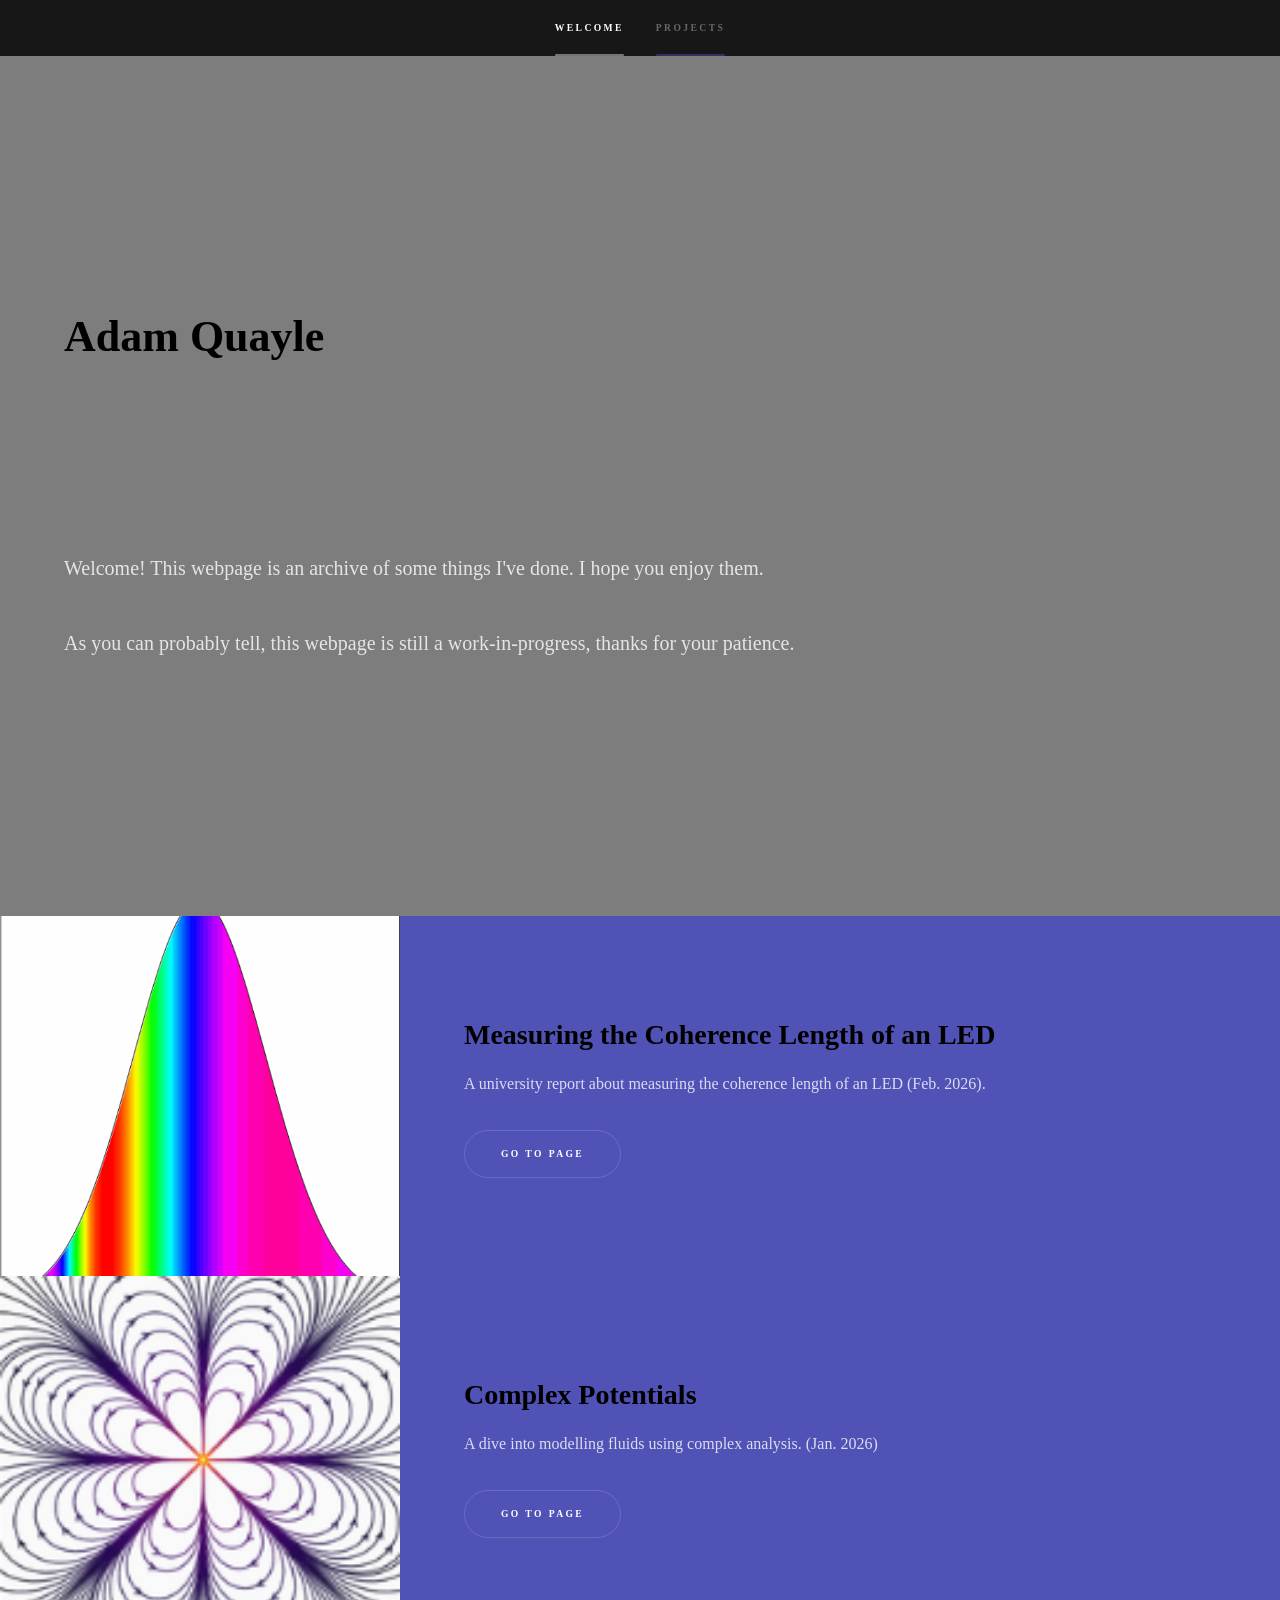
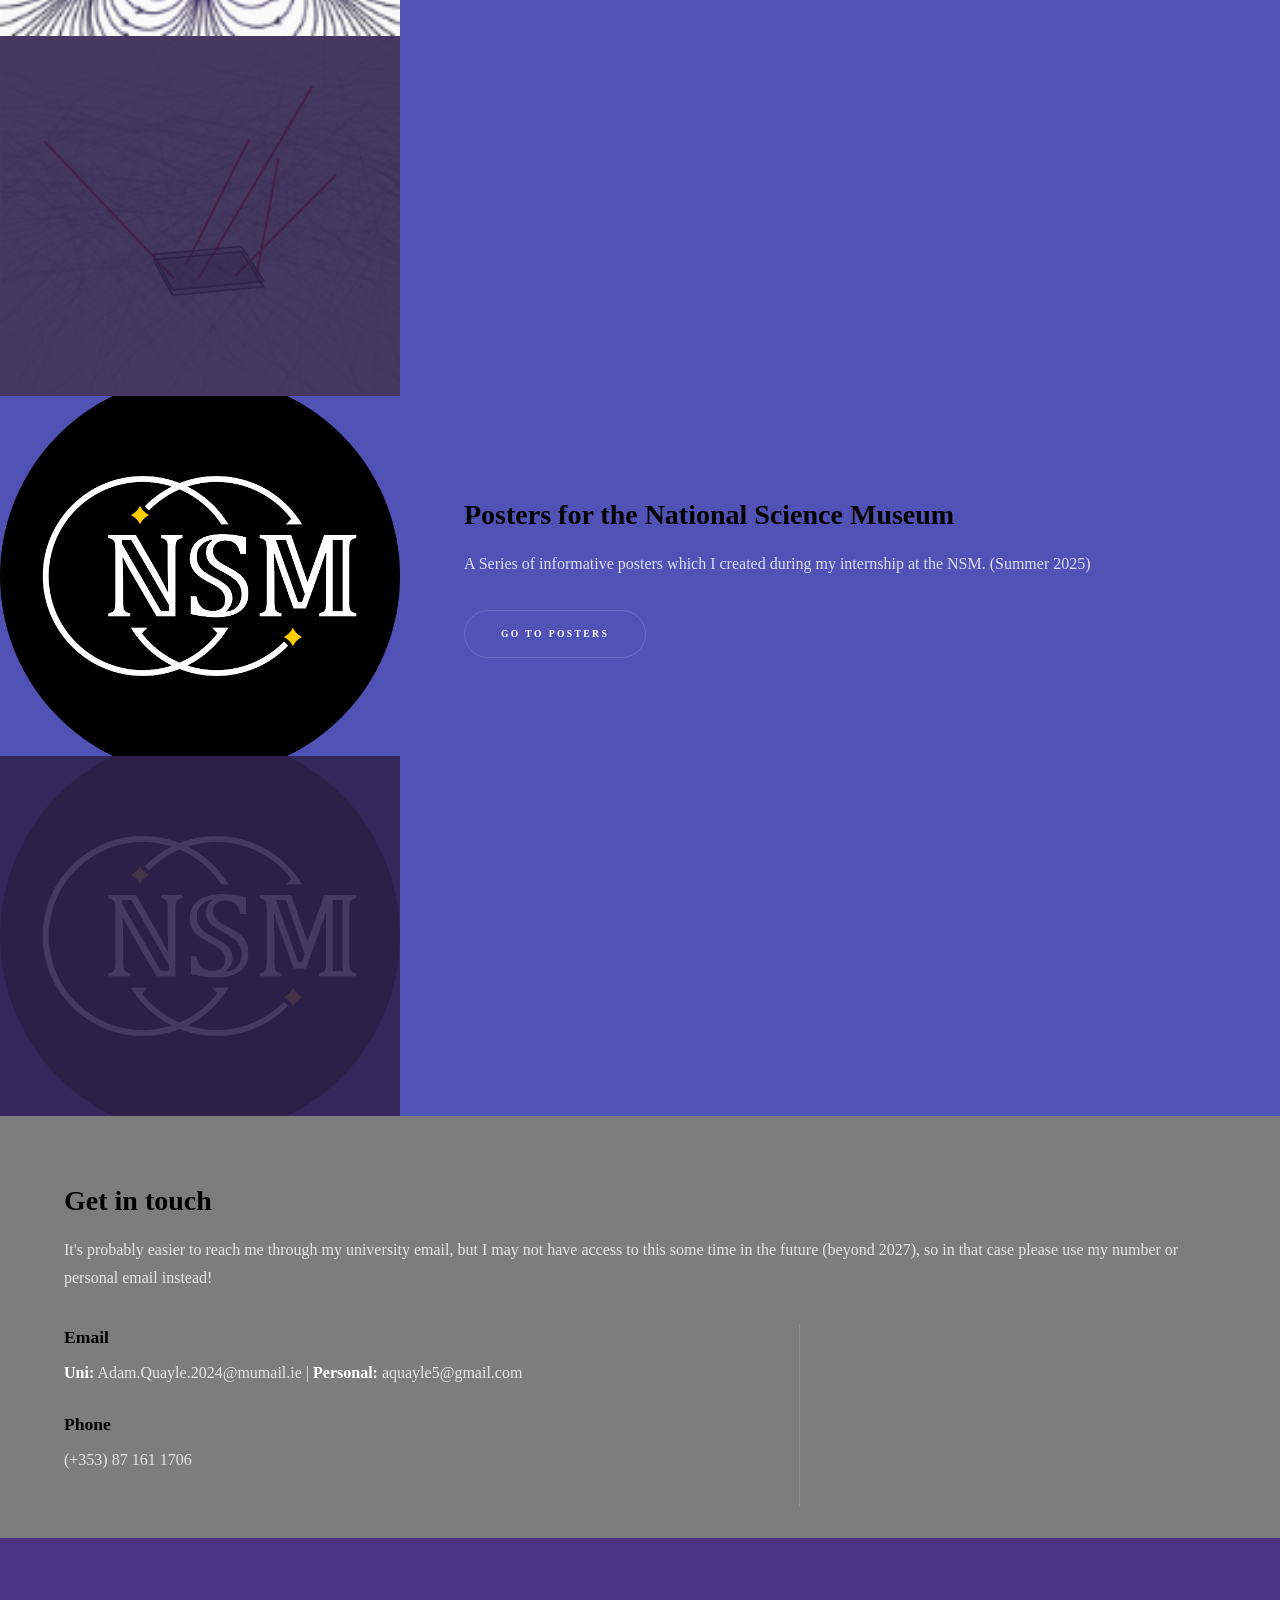
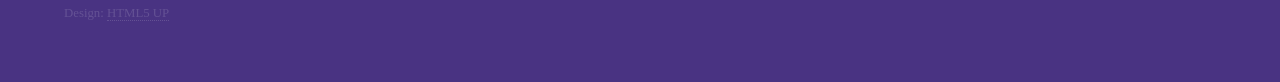
==== index.html @ 136694a0 "Update index.html" ====
<!DOCTYPE HTML>
<!--
	Hyperspace by HTML5 UP
	html5up.net | @ajlkn
	Free for personal and commercial use under the CCA 3.0 license (html5up.net/license)
-->
<html>
	<head>
		<title>The Quayle Nest</title>
		<meta charset="utf-8" />
		<meta name="viewport" content="width=device-width, initial-scale=1, user-scalable=yes" />
		<link rel="stylesheet" href="assets/css/main.css" />
		<noscript><link rel="stylesheet" href="assets/css/noscript.css" /></noscript>
	</head>
	<body class="is-preload">

		<!-- Sidebar -->
			<section id="sidebar">
				<div class="inner">
					<nav>
						<ul>
							<li><a href="#intro">Welcome</a></li>
							<li><a href="#one">Projects</a></li>
						</ul>
					</nav>
				</div>
			</section>

		<!-- Wrapper -->
			<div id="wrapper">
				<!-- Intro -->
					<section id="intro" class="wrapper style1 fullscreen fade-up">
						<div class="inner">

							<h1>Adam Quayle</h1>
							<video autoplay loop muted play-inline class="back-video">
								<source src="assets\css\videos\VID-20260118-WA0010.mp4", type="video/mp4">
							</video> 
							<p>Welcome! This webpage is an archive of some things I've done. I hope you enjoy them.</p>
							<p>As you can probably tell, this webpage is still a work-in-progress, thanks for your patience.</p>
						</div>
					</section>


				
				<!-- One -->
					<section id="one" class="wrapper style2 spotlights">
						<section>
							<a href="#" class="image"><img src="images/Coherence_Thumbnail.png" alt="" data-position="center center" /></a>
							<div class="content">
								<div class="inner">
									<h2>Measuring the Coherence Length of an LED</h2>
									<p>A university report about measuring the coherence length of an LED (Feb. 2026).</p>
									<ul class="actions">
										<li><a href="Coherence Length of an LED.pdf" class="button">Go to Page</a></li>
									</ul>
								</div>
							</div>
						</section>
					</section>
				
				<!-- Two -->
					<section id="one" class="wrapper style2 spotlights">
						<section>
							<a href="#" class="image"><img src="images/Complex_Pots_Thumbnail.png" alt="" data-position="center center" /></a>
							<div class="content">
								<div class="inner">
									<h2>Complex Potentials</h2>
									<p>A dive into modelling fluids using complex analysis. (Jan. 2026)</p>
									<ul class="actions">
										<li><a href="complexpots.html" class="button">Go to Page</a></li>
									</ul>
								</div>
							</div>
						</section>
					</section>
				
				<!-- Three -->
					<section id="one" class="wrapper style2 spotlights">
						<section>
							<a href="#" class="image"><img src="ScintSim.png" alt="" data-position="center center" /></a>
							<div class="content">
								<div class="inner">
									<h2>Zenithal Distribution of Cosmic Rays</h2>
									<p>A university report about measuring cosmic rays (Dec. 2025)</p>
									<ul class="actions">
										<li><a href="Formal_Report_Y3_S1-2-3.pdf" class="button">Go to Report</a></li>
									</ul>
								</div>
							</div>
						</section>
					</section>
				
				<!-- Four -->
					<section id="one" class="wrapper style2 spotlights">
						<section>
							<a href="#" class="image"><img src="images/logo_1.png" alt="" data-position="center center" /></a>
							<div class="content">
								<div class="inner">
									<h2>Posters for the National Science Museum</h2>
									<p>A Series of informative posters which I created during my internship at the NSM. (Summer 2025)</p>
									<ul class="actions">
										<li><a href="Science_Museum_Posters.pdf" class="button">Go to Posters</a></li>
									</ul>
								</div>
							</div>
						</section>
					</section>

					<!-- Five -->
					<section id="one" class="wrapper style2 spotlights">
						<section>
							<a href="#" class="image"><img src="images/logo_1.png" alt="" data-position="center center" /></a>
							<div class="content">
								<div class="inner">
									<h2>Posters for INAM 2026</h2>
									<p>A poster which I presented detailing a new particle-tracing model which can explain anomalous proton depletions near Callisto. It won a Best Poster prize at the Irish National Astronomy Meeting. (2026)</p>
									<ul class="actions">
										<li><a href="Science_Museum_Posters.pdf" class="button">Go to Posters</a></li>
									</ul>
								</div>
							</div>
						</section>
					</section>
				
				<!-- Six -->
					<section id="three" class="wrapper style1 fade-up">
						<div class="inner">
							<h2>Get in touch</h2>
							<p>It's probably easier to reach me through my university email, but I may not have access to this some time in the future (beyond 2027), so in that case please use my number or personal email instead!</p>
							<div class="split style1">
								<section>
									<ul class="contact">
										<li>
											<h3>Email</h3>
											<b>Uni:</b> Adam.Quayle.2024@mumail.ie | <b>Personal:</b> aquayle5@gmail.com
										</li>
										<li>
											<h3>Phone</h3>
											<span>(+353) 87 161 1706</span>
										</li>
									</ul>
								</section>
							</div>
						</div>
					</section>

			</div>

		<!-- Footer -->
			<footer id="footer" class="wrapper style1-alt">
				<div class="inner">
					<ul class="menu">
						Design: <a href="http://html5up.net">HTML5 UP</a></li>
					</ul>
				</div>
			</footer>

		<!-- Scripts -->
			<script src="assets/js/jquery.min.js"></script>
			<script src="assets/js/jquery.scrollex.min.js"></script>
			<script src="assets/js/jquery.scrolly.min.js"></script>
			<script src="assets/js/browser.min.js"></script>
			<script src="assets/js/breakpoints.min.js"></script>
			<script src="assets/js/util.js"></script>
			<script src="assets/js/main.js"></script>

	</body>

</html>
---- assets/css/main.css ----
@import url(fontawesome-all.min.css);

/*
	Hyperspace by HTML5 UP
	html5up.net | @ajlkn
	Free for personal and commercial use under the CCA 3.0 license (html5up.net/license)
*/

html, body, div, span, applet, object,
iframe, h1, h2, h3, h4, h5, h6, p, blockquote,
pre, a, abbr, acronym, address, big, cite,
code, del, dfn, em, img, ins, kbd, q, s, samp,
small, strike, strong, sub, sup, tt, var, b,
u, i, center, dl, dt, dd, ol, ul, li, fieldset,
form, label, legend, table, caption, tbody,
tfoot, thead, tr, th, td, article, aside,
canvas, details, embed, figure, figcaption,
footer, header, hgroup, menu, nav, output, ruby,
section, summary, time, mark, audio, video {
	margin: 0;
	padding: 0;
	border: 0;
	font-size: 100%;
	font: inherit;
	vertical-align: baseline;}

article, aside, details, figcaption, figure,
footer, header, hgroup, menu, nav, section {
	display: block;}

body {
	line-height: 1;
}

ol, ul {
	list-style: none;
}

blockquote, q {
	quotes: none;
}

	blockquote:before, blockquote:after, q:before, q:after {
		content: '';
		content: none;
	}

table {
	border-collapse: collapse;
	border-spacing: 0;
}

body {
	-webkit-text-size-adjust: none;
}

mark {
	background-color: transparent;
	color: inherit;
}

input::-moz-focus-inner {
	border: 0;
	padding: 0;
}

input, select, textarea {
	-moz-appearance: none;
	-webkit-appearance: none;
	-ms-appearance: none;
	appearance: none;
}

/* Basic */

	@-ms-viewport {
		width: device-width;
	}

	body {
		-ms-overflow-style: scrollbar;
	}

	@media screen and (max-width: 480px) {

		html, body {
			min-width: 320px;
		}

	}

	html {
		box-sizing: border-box;
	}

	*, *:before, *:after {
		box-sizing: inherit;
	}

	body {
		background: #fffdd0;
	}

		body.is-preload *, body.is-preload *:before, body.is-preload *:after {
			-moz-animation: none !important;
			-webkit-animation: none !important;
			-ms-animation: none !important;
			animation: none !important;
			-moz-transition: none !important;
			-webkit-transition: none !important;
			-ms-transition: none !important;
			transition: none !important;
		}

/* Type */

	body, input, select, textarea {
		color: rgba(255, 255, 255, 0.8);
		font-family: Cambria;
		font-size: 12pt;
		font-weight: normal;
		line-height: 1.75;
	}

		@media screen and (max-width: 1680px) {

			body, input, select, textarea {
				font-size: 13pt;
			}

		}

		@media screen and (max-width: 1280px) {

			body, input, select, textarea {
				font-size: 12pt;
			}

		}

		@media screen and (max-width: 360px) {

			body, input, select, textarea {
				font-size: 11pt;
			}

		}

	a {
		-moz-transition: color 0.2s ease, border-bottom-color 0.2s ease;
		-webkit-transition: color 0.2s ease, border-bottom-color 0.2s ease;
		-ms-transition: color 0.2s ease, border-bottom-color 0.2s ease;
		transition: color 0.2s ease, border-bottom-color 0.2s ease;
		border-bottom: dotted 1px rgba(255, 255, 255, 0.35);
		color: inherit;
		text-decoration: none;
	}

		a:hover {
			border-bottom-color: transparent;
			color: #ffffff;
		}

	strong, b {
		color: #ffffff;
		font-weight: bold;
	}

	em, i {
		font-style: italic;
	}

	p {
		margin: 0 0 2em 0;
	}

	h1, h2, h3, h4, h5, h6 {
		color: #000000;
		font-weight: bold;
		line-height: 1.5;
		margin: 0 0 0.5em 0;
	}

		h1 a, h2 a, h3 a, h4 a, h5 a, h6 a {
			color: inherit;
			text-decoration: none;
		}

	h1 {
		font-size: 2.75em;
	}

		h1.major {
			margin: 0 0 1.3em 0;
			position: relative;
			padding-bottom: 0.35em;
		}

			h1.major:after {
				background-image: -moz-linear-gradient(to right, #7d7d7d, #757575);
				background-image: -webkit-linear-gradient(to right, #7d7d7d, #757575);
				background-image: -ms-linear-gradient(to right, #7d7d7d, #757575);
				background-image: linear-gradient(to right, #7d7d7d, #757575);
				-moz-transition: max-width 0.2s ease;
				-webkit-transition: max-width 0.2s ease;
				-ms-transition: max-width 0.2s ease;
				transition: max-width 0.2s ease;
				border-radius: 0.2em;
				bottom: 0;
				content: '';
				height: 0.05em;
				position: absolute;
				right: 0;
				width: 100%;
			}

	h2 {
		font-size: 1.75em;
	}

	h3 {
		font-size: 1.1em;
	}

	h4 {
		font-size: 1em;
	}

	h5 {
		font-size: 0.8em;
	}

	h6 {
		font-size: 0.6em;
	}

	@media screen and (max-width: 736px) {

		h1 {
			font-size: 2em;
		}

		h2 {
			font-size: 1.25em;
		}

		h3 {
			font-size: 1em;
		}

		h4 {
			font-size: 0.8em;
		}

		h5 {
			font-size: 0.6em;
		}

		h6 {
			font-size: 0.6em;
		}

	}

	sub {
		font-size: 0.8em;
		position: relative;
		top: 0.5em;
	}

	sup {
		font-size: 0.8em;
		position: relative;
		top: -0.5em;
	}

	blockquote {
		border-left: solid 4px rgba(255, 255, 255, 0.15);
		font-style: italic;
		margin: 0 0 2em 0;
		padding: 0.5em 0 0.5em 2em;
	}

	code {
		background: rgba(255, 255, 255, 0.05);
		border-radius: 0.25em;
		border: solid 1px rgba(255, 255, 255, 0.15);
		font-family: "Courier New", monospace;
		font-size: 0.9em;
		margin: 0 0.25em;
		padding: 0.25em 0.65em;
	}

	pre {
		-webkit-overflow-scrolling: touch;
		font-family: "Courier New", monospace;
		font-size: 0.9em;
		margin: 0 0 2em 0;
	}

		pre code {
			display: block;
			line-height: 1.75em;
			padding: 1em 1.5em;
			overflow-x: auto;
		}

	hr {
		border: 0;
		border-bottom: solid 1px rgba(255, 255, 255, 0.15);
		margin: 2em 0;
	}

		hr.major {
			margin: 3em 0;
		}

	.align-left {
		text-align: left;
	}

	.align-center {
		text-align: center;
	}

	.align-right {
		text-align: right;
	}

/* Row */

	.row {
		display: flex;
		flex-wrap: wrap;
		box-sizing: border-box;
		align-items: stretch;
	}

		.row > * {
			box-sizing: border-box;
		}

		.row.gtr-uniform > * > :last-child {
			margin-bottom: 0;
		}

		.row.aln-left {
			justify-content: flex-start;
		}

		.row.aln-center {
			justify-content: center;
		}

		.row.aln-right {
			justify-content: flex-end;
		}

		.row.aln-top {
			align-items: flex-start;
		}

		.row.aln-middle {
			align-items: center;
		}

		.row.aln-bottom {
			align-items: flex-end;
		}

		.row > .imp {
			order: -1;
		}

		.row > .col-1 {
			width: 8.33333%;
		}

		.row > .off-1 {
			margin-left: 8.33333%;
		}

		.row > .col-2 {
			width: 16.66667%;
		}

		.row > .off-2 {
			margin-left: 16.66667%;
		}

		.row > .col-3 {
			width: 25%;
		}

		.row > .off-3 {
			margin-left: 25%;
		}

		.row > .col-4 {
			width: 33.33333%;
		}

		.row > .off-4 {
			margin-left: 33.33333%;
		}

		.row > .col-5 {
			width: 41.66667%;
		}

		.row > .off-5 {
			margin-left: 41.66667%;
		}

		.row > .col-6 {
			width: 50%;
		}

		.row > .off-6 {
			margin-left: 50%;
		}

		.row > .col-7 {
			width: 58.33333%;
		}

		.row > .off-7 {
			margin-left: 58.33333%;
		}

		.row > .col-8 {
			width: 66.66667%;
		}

		.row > .off-8 {
			margin-left: 66.66667%;
		}

		.row > .col-9 {
			width: 75%;
		}

		.row > .off-9 {
			margin-left: 75%;
		}

		.row > .col-10 {
			width: 83.33333%;
		}

		.row > .off-10 {
			margin-left: 83.33333%;
		}

		.row > .col-11 {
			width: 91.66667%;
		}

		.row > .off-11 {
			margin-left: 91.66667%;
		}

		.row > .col-12 {
			width: 100%;
		}

		.row > .off-12 {
			margin-left: 100%;
		}

		.row.gtr-0 {
			margin-top: 0;
			margin-left: 0em;
		}

			.row.gtr-0 > * {
				padding: 0 0 0 0em;
			}

			.row.gtr-0.gtr-uniform {
				margin-top: 0em;
			}

				.row.gtr-0.gtr-uniform > * {
					padding-top: 0em;
				}

		.row.gtr-25 {
			margin-top: 0;
			margin-left: -0.375em;
		}

			.row.gtr-25 > * {
				padding: 0 0 0 0.375em;
			}

			.row.gtr-25.gtr-uniform {
				margin-top: -0.375em;
			}

				.row.gtr-25.gtr-uniform > * {
					padding-top: 0.375em;
				}

		.row.gtr-50 {
			margin-top: 0;
			margin-left: -0.75em;
		}

			.row.gtr-50 > * {
				padding: 0 0 0 0.75em;
			}

			.row.gtr-50.gtr-uniform {
				margin-top: -0.75em;
			}

				.row.gtr-50.gtr-uniform > * {
					padding-top: 0.75em;
				}

		.row {
			margin-top: 0;
			margin-left: -1.5em;
		}

			.row > * {
				padding: 0 0 0 1.5em;
			}

			.row.gtr-uniform {
				margin-top: -1.5em;
			}

				.row.gtr-uniform > * {
					padding-top: 1.5em;
				}

		.row.gtr-150 {
			margin-top: 0;
			margin-left: -2.25em;
		}

			.row.gtr-150 > * {
				padding: 0 0 0 2.25em;
			}

			.row.gtr-150.gtr-uniform {
				margin-top: -2.25em;
			}

				.row.gtr-150.gtr-uniform > * {
					padding-top: 2.25em;
				}

		.row.gtr-200 {
			margin-top: 0;
			margin-left: -3em;
		}

			.row.gtr-200 > * {
				padding: 0 0 0 3em;
			}

			.row.gtr-200.gtr-uniform {
				margin-top: -3em;
			}

				.row.gtr-200.gtr-uniform > * {
					padding-top: 3em;
				}

		@media screen and (max-width: 1680px) {

			.row {
				display: flex;
				flex-wrap: wrap;
				box-sizing: border-box;
				align-items: stretch;
			}

				.row > * {
					box-sizing: border-box;
				}

				.row.gtr-uniform > * > :last-child {
					margin-bottom: 0;
				}

				.row.aln-left {
					justify-content: flex-start;
				}

				.row.aln-center {
					justify-content: center;
				}

				.row.aln-right {
					justify-content: flex-end;
				}

				.row.aln-top {
					align-items: flex-start;
				}

				.row.aln-middle {
					align-items: center;
				}

				.row.aln-bottom {
					align-items: flex-end;
				}

				.row > .imp-xlarge {
					order: -1;
				}

				.row > .col-1-xlarge {
					width: 8.33333%;
				}

				.row > .off-1-xlarge {
					margin-left: 8.33333%;
				}

				.row > .col-2-xlarge {
					width: 16.66667%;
				}

				.row > .off-2-xlarge {
					margin-left: 16.66667%;
				}

				.row > .col-3-xlarge {
					width: 25%;
				}

				.row > .off-3-xlarge {
					margin-left: 25%;
				}

				.row > .col-4-xlarge {
					width: 33.33333%;
				}

				.row > .off-4-xlarge {
					margin-left: 33.33333%;
				}

				.row > .col-5-xlarge {
					width: 41.66667%;
				}

				.row > .off-5-xlarge {
					margin-left: 41.66667%;
				}

				.row > .col-6-xlarge {
					width: 50%;
				}

				.row > .off-6-xlarge {
					margin-left: 50%;
				}

				.row > .col-7-xlarge {
					width: 58.33333%;
				}

				.row > .off-7-xlarge {
					margin-left: 58.33333%;
				}

				.row > .col-8-xlarge {
					width: 66.66667%;
				}

				.row > .off-8-xlarge {
					margin-left: 66.66667%;
				}

				.row > .col-9-xlarge {
					width: 75%;
				}

				.row > .off-9-xlarge {
					margin-left: 75%;
				}

				.row > .col-10-xlarge {
					width: 83.33333%;
				}

				.row > .off-10-xlarge {
					margin-left: 83.33333%;
				}

				.row > .col-11-xlarge {
					width: 91.66667%;
				}

				.row > .off-11-xlarge {
					margin-left: 91.66667%;
				}

				.row > .col-12-xlarge {
					width: 100%;
				}

				.row > .off-12-xlarge {
					margin-left: 100%;
				}

				.row.gtr-0 {
					margin-top: 0;
					margin-left: 0em;
				}

					.row.gtr-0 > * {
						padding: 0 0 0 0em;
					}

					.row.gtr-0.gtr-uniform {
						margin-top: 0em;
					}

						.row.gtr-0.gtr-uniform > * {
							padding-top: 0em;
						}

				.row.gtr-25 {
					margin-top: 0;
					margin-left: -0.375em;
				}

					.row.gtr-25 > * {
						padding: 0 0 0 0.375em;
					}

					.row.gtr-25.gtr-uniform {
						margin-top: -0.375em;
					}

						.row.gtr-25.gtr-uniform > * {
							padding-top: 0.375em;
						}

				.row.gtr-50 {
					margin-top: 0;
					margin-left: -0.75em;
				}

					.row.gtr-50 > * {
						padding: 0 0 0 0.75em;
					}

					.row.gtr-50.gtr-uniform {
						margin-top: -0.75em;
					}

						.row.gtr-50.gtr-uniform > * {
							padding-top: 0.75em;
						}

				.row {
					margin-top: 0;
					margin-left: -1.5em;
				}

					.row > * {
						padding: 0 0 0 1.5em;
					}

					.row.gtr-uniform {
						margin-top: -1.5em;
					}

						.row.gtr-uniform > * {
							padding-top: 1.5em;
						}

				.row.gtr-150 {
					margin-top: 0;
					margin-left: -2.25em;
				}

					.row.gtr-150 > * {
						padding: 0 0 0 2.25em;
					}

					.row.gtr-150.gtr-uniform {
						margin-top: -2.25em;
					}

						.row.gtr-150.gtr-uniform > * {
							padding-top: 2.25em;
						}

				.row.gtr-200 {
					margin-top: 0;
					margin-left: -3em;
				}

					.row.gtr-200 > * {
						padding: 0 0 0 3em;
					}

					.row.gtr-200.gtr-uniform {
						margin-top: -3em;
					}

						.row.gtr-200.gtr-uniform > * {
							padding-top: 3em;
						}

		}

		@media screen and (max-width: 1280px) {

			.row {
				display: flex;
				flex-wrap: wrap;
				box-sizing: border-box;
				align-items: stretch;
			}

				.row > * {
					box-sizing: border-box;
				}

				.row.gtr-uniform > * > :last-child {
					margin-bottom: 0;
				}

				.row.aln-left {
					justify-content: flex-start;
				}

				.row.aln-center {
					justify-content: center;
				}

				.row.aln-right {
					justify-content: flex-end;
				}

				.row.aln-top {
					align-items: flex-start;
				}

				.row.aln-middle {
					align-items: center;
				}

				.row.aln-bottom {
					align-items: flex-end;
				}

				.row > .imp-large {
					order: -1;
				}

				.row > .col-1-large {
					width: 8.33333%;
				}

				.row > .off-1-large {
					margin-left: 8.33333%;
				}

				.row > .col-2-large {
					width: 16.66667%;
				}

				.row > .off-2-large {
					margin-left: 16.66667%;
				}

				.row > .col-3-large {
					width: 25%;
				}

				.row > .off-3-large {
					margin-left: 25%;
				}

				.row > .col-4-large {
					width: 33.33333%;
				}

				.row > .off-4-large {
					margin-left: 33.33333%;
				}

				.row > .col-5-large {
					width: 41.66667%;
				}

				.row > .off-5-large {
					margin-left: 41.66667%;
				}

				.row > .col-6-large {
					width: 50%;
				}

				.row > .off-6-large {
					margin-left: 50%;
				}

				.row > .col-7-large {
					width: 58.33333%;
				}

				.row > .off-7-large {
					margin-left: 58.33333%;
				}

				.row > .col-8-large {
					width: 66.66667%;
				}

				.row > .off-8-large {
					margin-left: 66.66667%;
				}

				.row > .col-9-large {
					width: 75%;
				}

				.row > .off-9-large {
					margin-left: 75%;
				}

				.row > .col-10-large {
					width: 83.33333%;
				}

				.row > .off-10-large {
					margin-left: 83.33333%;
				}

				.row > .col-11-large {
					width: 91.66667%;
				}

				.row > .off-11-large {
					margin-left: 91.66667%;
				}

				.row > .col-12-large {
					width: 100%;
				}

				.row > .off-12-large {
					margin-left: 100%;
				}

				.row.gtr-0 {
					margin-top: 0;
					margin-left: 0em;
				}

					.row.gtr-0 > * {
						padding: 0 0 0 0em;
					}

					.row.gtr-0.gtr-uniform {
						margin-top: 0em;
					}

						.row.gtr-0.gtr-uniform > * {
							padding-top: 0em;
						}

				.row.gtr-25 {
					margin-top: 0;
					margin-left: -0.375em;
				}

					.row.gtr-25 > * {
						padding: 0 0 0 0.375em;
					}

					.row.gtr-25.gtr-uniform {
						margin-top: -0.375em;
					}

						.row.gtr-25.gtr-uniform > * {
							padding-top: 0.375em;
						}

				.row.gtr-50 {
					margin-top: 0;
					margin-left: -0.75em;
				}

					.row.gtr-50 > * {
						padding: 0 0 0 0.75em;
					}

					.row.gtr-50.gtr-uniform {
						margin-top: -0.75em;
					}

						.row.gtr-50.gtr-uniform > * {
							padding-top: 0.75em;
						}

				.row {
					margin-top: 0;
					margin-left: -1.5em;
				}

					.row > * {
						padding: 0 0 0 1.5em;
					}

					.row.gtr-uniform {
						margin-top: -1.5em;
					}

						.row.gtr-uniform > * {
							padding-top: 1.5em;
						}

				.row.gtr-150 {
					margin-top: 0;
					margin-left: -2.25em;
				}

					.row.gtr-150 > * {
						padding: 0 0 0 2.25em;
					}

					.row.gtr-150.gtr-uniform {
						margin-top: -2.25em;
					}

						.row.gtr-150.gtr-uniform > * {
							padding-top: 2.25em;
						}

				.row.gtr-200 {
					margin-top: 0;
					margin-left: -3em;
				}

					.row.gtr-200 > * {
						padding: 0 0 0 3em;
					}

					.row.gtr-200.gtr-uniform {
						margin-top: -3em;
					}

						.row.gtr-200.gtr-uniform > * {
							padding-top: 3em;
						}

		}

		@media screen and (max-width: 980px) {

			.row {
				display: flex;
				flex-wrap: wrap;
				box-sizing: border-box;
				align-items: stretch;
			}

				.row > * {
					box-sizing: border-box;
				}

				.row.gtr-uniform > * > :last-child {
					margin-bottom: 0;
				}

				.row.aln-left {
					justify-content: flex-start;
				}

				.row.aln-center {
					justify-content: center;
				}

				.row.aln-right {
					justify-content: flex-end;
				}

				.row.aln-top {
					align-items: flex-start;
				}

				.row.aln-middle {
					align-items: center;
				}

				.row.aln-bottom {
					align-items: flex-end;
				}

				.row > .imp-medium {
					order: -1;
				}

				.row > .col-1-medium {
					width: 8.33333%;
				}

				.row > .off-1-medium {
					margin-left: 8.33333%;
				}

				.row > .col-2-medium {
					width: 16.66667%;
				}

				.row > .off-2-medium {
					margin-left: 16.66667%;
				}

				.row > .col-3-medium {
					width: 25%;
				}

				.row > .off-3-medium {
					margin-left: 25%;
				}

				.row > .col-4-medium {
					width: 33.33333%;
				}

				.row > .off-4-medium {
					margin-left: 33.33333%;
				}

				.row > .col-5-medium {
					width: 41.66667%;
				}

				.row > .off-5-medium {
					margin-left: 41.66667%;
				}

				.row > .col-6-medium {
					width: 50%;
				}

				.row > .off-6-medium {
					margin-left: 50%;
				}

				.row > .col-7-medium {
					width: 58.33333%;
				}

				.row > .off-7-medium {
					margin-left: 58.33333%;
				}

				.row > .col-8-medium {
					width: 66.66667%;
				}

				.row > .off-8-medium {
					margin-left: 66.66667%;
				}

				.row > .col-9-medium {
					width: 75%;
				}

				.row > .off-9-medium {
					margin-left: 75%;
				}

				.row > .col-10-medium {
					width: 83.33333%;
				}

				.row > .off-10-medium {
					margin-left: 83.33333%;
				}

				.row > .col-11-medium {
					width: 91.66667%;
				}

				.row > .off-11-medium {
					margin-left: 91.66667%;
				}

				.row > .col-12-medium {
					width: 100%;
				}

				.row > .off-12-medium {
					margin-left: 100%;
				}

				.row.gtr-0 {
					margin-top: 0;
					margin-left: 0em;
				}

					.row.gtr-0 > * {
						padding: 0 0 0 0em;
					}

					.row.gtr-0.gtr-uniform {
						margin-top: 0em;
					}

						.row.gtr-0.gtr-uniform > * {
							padding-top: 0em;
						}

				.row.gtr-25 {
					margin-top: 0;
					margin-left: -0.375em;
				}

					.row.gtr-25 > * {
						padding: 0 0 0 0.375em;
					}

					.row.gtr-25.gtr-uniform {
						margin-top: -0.375em;
					}

						.row.gtr-25.gtr-uniform > * {
							padding-top: 0.375em;
						}

				.row.gtr-50 {
					margin-top: 0;
					margin-left: -0.75em;
				}

					.row.gtr-50 > * {
						padding: 0 0 0 0.75em;
					}

					.row.gtr-50.gtr-uniform {
						margin-top: -0.75em;
					}

						.row.gtr-50.gtr-uniform > * {
							padding-top: 0.75em;
						}

				.row {
					margin-top: 0;
					margin-left: -1.5em;
				}

					.row > * {
						padding: 0 0 0 1.5em;
					}

					.row.gtr-uniform {
						margin-top: -1.5em;
					}

						.row.gtr-uniform > * {
							padding-top: 1.5em;
						}

				.row.gtr-150 {
					margin-top: 0;
					margin-left: -2.25em;
				}

					.row.gtr-150 > * {
						padding: 0 0 0 2.25em;
					}

					.row.gtr-150.gtr-uniform {
						margin-top: -2.25em;
					}

						.row.gtr-150.gtr-uniform > * {
							padding-top: 2.25em;
						}

				.row.gtr-200 {
					margin-top: 0;
					margin-left: -3em;
				}

					.row.gtr-200 > * {
						padding: 0 0 0 3em;
					}

					.row.gtr-200.gtr-uniform {
						margin-top: -3em;
					}

						.row.gtr-200.gtr-uniform > * {
							padding-top: 3em;
						}

		}

		@media screen and (max-width: 736px) {

			.row {
				display: flex;
				flex-wrap: wrap;
				box-sizing: border-box;
				align-items: stretch;
			}

				.row > * {
					box-sizing: border-box;
				}

				.row.gtr-uniform > * > :last-child {
					margin-bottom: 0;
				}

				.row.aln-left {
					justify-content: flex-start;
				}

				.row.aln-center {
					justify-content: center;
				}

				.row.aln-right {
					justify-content: flex-end;
				}

				.row.aln-top {
					align-items: flex-start;
				}

				.row.aln-middle {
					align-items: center;
				}

				.row.aln-bottom {
					align-items: flex-end;
				}

				.row > .imp-small {
					order: -1;
				}

				.row > .col-1-small {
					width: 8.33333%;
				}

				.row > .off-1-small {
					margin-left: 8.33333%;
				}

				.row > .col-2-small {
					width: 16.66667%;
				}

				.row > .off-2-small {
					margin-left: 16.66667%;
				}

				.row > .col-3-small {
					width: 25%;
				}

				.row > .off-3-small {
					margin-left: 25%;
				}

				.row > .col-4-small {
					width: 33.33333%;
				}

				.row > .off-4-small {
					margin-left: 33.33333%;
				}

				.row > .col-5-small {
					width: 41.66667%;
				}

				.row > .off-5-small {
					margin-left: 41.66667%;
				}

				.row > .col-6-small {
					width: 50%;
				}

				.row > .off-6-small {
					margin-left: 50%;
				}

				.row > .col-7-small {
					width: 58.33333%;
				}

				.row > .off-7-small {
					margin-left: 58.33333%;
				}

				.row > .col-8-small {
					width: 66.66667%;
				}

				.row > .off-8-small {
					margin-left: 66.66667%;
				}

				.row > .col-9-small {
					width: 75%;
				}

				.row > .off-9-small {
					margin-left: 75%;
				}

				.row > .col-10-small {
					width: 83.33333%;
				}

				.row > .off-10-small {
					margin-left: 83.33333%;
				}

				.row > .col-11-small {
					width: 91.66667%;
				}

				.row > .off-11-small {
					margin-left: 91.66667%;
				}

				.row > .col-12-small {
					width: 100%;
				}

				.row > .off-12-small {
					margin-left: 100%;
				}

				.row.gtr-0 {
					margin-top: 0;
					margin-left: 0em;
				}

					.row.gtr-0 > * {
						padding: 0 0 0 0em;
					}

					.row.gtr-0.gtr-uniform {
						margin-top: 0em;
					}

						.row.gtr-0.gtr-uniform > * {
							padding-top: 0em;
						}

				.row.gtr-25 {
					margin-top: 0;
					margin-left: -0.375em;
				}

					.row.gtr-25 > * {
						padding: 0 0 0 0.375em;
					}

					.row.gtr-25.gtr-uniform {
						margin-top: -0.375em;
					}

						.row.gtr-25.gtr-uniform > * {
							padding-top: 0.375em;
						}

				.row.gtr-50 {
					margin-top: 0;
					margin-left: -0.75em;
				}

					.row.gtr-50 > * {
						padding: 0 0 0 0.75em;
					}

					.row.gtr-50.gtr-uniform {
						margin-top: -0.75em;
					}

						.row.gtr-50.gtr-uniform > * {
							padding-top: 0.75em;
						}

				.row {
					margin-top: 0;
					margin-left: -1.5em;
				}

					.row > * {
						padding: 0 0 0 1.5em;
					}

					.row.gtr-uniform {
						margin-top: -1.5em;
					}

						.row.gtr-uniform > * {
							padding-top: 1.5em;
						}

				.row.gtr-150 {
					margin-top: 0;
					margin-left: -2.25em;
				}

					.row.gtr-150 > * {
						padding: 0 0 0 2.25em;
					}

					.row.gtr-150.gtr-uniform {
						margin-top: -2.25em;
					}

						.row.gtr-150.gtr-uniform > * {
							padding-top: 2.25em;
						}

				.row.gtr-200 {
					margin-top: 0;
					margin-left: -3em;
				}

					.row.gtr-200 > * {
						padding: 0 0 0 3em;
					}

					.row.gtr-200.gtr-uniform {
						margin-top: -3em;
					}

						.row.gtr-200.gtr-uniform > * {
							padding-top: 3em;
						}

		}

		@media screen and (max-width: 480px) {

			.row {
				display: flex;
				flex-wrap: wrap;
				box-sizing: border-box;
				align-items: stretch;
			}

				.row > * {
					box-sizing: border-box;
				}

				.row.gtr-uniform > * > :last-child {
					margin-bottom: 0;
				}

				.row.aln-left {
					justify-content: flex-start;
				}

				.row.aln-center {
					justify-content: center;
				}

				.row.aln-right {
					justify-content: flex-end;
				}

				.row.aln-top {
					align-items: flex-start;
				}

				.row.aln-middle {
					align-items: center;
				}

				.row.aln-bottom {
					align-items: flex-end;
				}

				.row > .imp-xsmall {
					order: -1;
				}

				.row > .col-1-xsmall {
					width: 8.33333%;
				}

				.row > .off-1-xsmall {
					margin-left: 8.33333%;
				}

				.row > .col-2-xsmall {
					width: 16.66667%;
				}

				.row > .off-2-xsmall {
					margin-left: 16.66667%;
				}

				.row > .col-3-xsmall {
					width: 25%;
				}

				.row > .off-3-xsmall {
					margin-left: 25%;
				}

				.row > .col-4-xsmall {
					width: 33.33333%;
				}

				.row > .off-4-xsmall {
					margin-left: 33.33333%;
				}

				.row > .col-5-xsmall {
					width: 41.66667%;
				}

				.row > .off-5-xsmall {
					margin-left: 41.66667%;
				}

				.row > .col-6-xsmall {
					width: 50%;
				}

				.row > .off-6-xsmall {
					margin-left: 50%;
				}

				.row > .col-7-xsmall {
					width: 58.33333%;
				}

				.row > .off-7-xsmall {
					margin-left: 58.33333%;
				}

				.row > .col-8-xsmall {
					width: 66.66667%;
				}

				.row > .off-8-xsmall {
					margin-left: 66.66667%;
				}

				.row > .col-9-xsmall {
					width: 75%;
				}

				.row > .off-9-xsmall {
					margin-left: 75%;
				}

				.row > .col-10-xsmall {
					width: 83.33333%;
				}

				.row > .off-10-xsmall {
					margin-left: 83.33333%;
				}

				.row > .col-11-xsmall {
					width: 91.66667%;
				}

				.row > .off-11-xsmall {
					margin-left: 91.66667%;
				}

				.row > .col-12-xsmall {
					width: 100%;
				}

				.row > .off-12-xsmall {
					margin-left: 100%;
				}

				.row.gtr-0 {
					margin-top: 0;
					margin-left: 0em;
				}

					.row.gtr-0 > * {
						padding: 0 0 0 0em;
					}

					.row.gtr-0.gtr-uniform {
						margin-top: 0em;
					}

						.row.gtr-0.gtr-uniform > * {
							padding-top: 0em;
						}

				.row.gtr-25 {
					margin-top: 0;
					margin-left: -0.375em;
				}

					.row.gtr-25 > * {
						padding: 0 0 0 0.375em;
					}

					.row.gtr-25.gtr-uniform {
						margin-top: -0.375em;
					}

						.row.gtr-25.gtr-uniform > * {
							padding-top: 0.375em;
						}

				.row.gtr-50 {
					margin-top: 0;
					margin-left: -0.75em;
				}

					.row.gtr-50 > * {
						padding: 0 0 0 0.75em;
					}

					.row.gtr-50.gtr-uniform {
						margin-top: -0.75em;
					}

						.row.gtr-50.gtr-uniform > * {
							padding-top: 0.75em;
						}

				.row {
					margin-top: 0;
					margin-left: -1.5em;
				}

					.row > * {
						padding: 0 0 0 1.5em;
					}

					.row.gtr-uniform {
						margin-top: -1.5em;
					}

						.row.gtr-uniform > * {
							padding-top: 1.5em;
						}

				.row.gtr-150 {
					margin-top: 0;
					margin-left: -2.25em;
				}

					.row.gtr-150 > * {
						padding: 0 0 0 2.25em;
					}

					.row.gtr-150.gtr-uniform {
						margin-top: -2.25em;
					}

						.row.gtr-150.gtr-uniform > * {
							padding-top: 2.25em;
						}

				.row.gtr-200 {
					margin-top: 0;
					margin-left: -3em;
				}

					.row.gtr-200 > * {
						padding: 0 0 0 3em;
					}

					.row.gtr-200.gtr-uniform {
						margin-top: -3em;
					}

						.row.gtr-200.gtr-uniform > * {
							padding-top: 3em;
						}

		}

/* Box */

	.box {
		border-radius: 0.25em;
		border: solid 1px rgba(255, 255, 255, 0.15);
		margin-bottom: 2em;
		padding: 1.5em;
	}

		.box > :last-child,
		.box > :last-child > :last-child,
		.box > :last-child > :last-child > :last-child {
			margin-bottom: 0;
		}

		.box.alt {
			border: 0;
			border-radius: 0;
			padding: 0;
		}

/* Button */

	input[type="submit"],
	input[type="reset"],
	input[type="button"],
	button,
	.button {
		-moz-appearance: none;
		-webkit-appearance: none;
		-ms-appearance: none;
		appearance: none;
		-moz-transition: border-color 0.2s ease;
		-webkit-transition: border-color 0.2s ease;
		-ms-transition: border-color 0.2s ease;
		transition: border-color 0.2s ease;
		background-color: transparent;
		border: solid 1px !important;
		border-color: rgba(255, 255, 255, 0.15) !important;
		border-radius: 3em;
		color: #ffffff !important;
		cursor: pointer;
		display: inline-block;
		font-size: 0.6em;
		font-weight: bold;
		height: calc(4.75em + 2px);
		letter-spacing: 0.25em;
		line-height: 4.75em;
		outline: 0;
		padding: 0 3.75em;
		position: relative;
		text-align: center;
		text-decoration: none;
		text-transform: uppercase;
		white-space: nowrap;
	}

		input[type="submit"]:after,
		input[type="reset"]:after,
		input[type="button"]:after,
		button:after,
		.button:after {
			-moz-transform: scale(0.25);
			-webkit-transform: scale(0.25);
			-ms-transform: scale(0.25);
			transform: scale(0.25);
			pointer-events: none;
			-moz-transition: opacity 0.2s ease, -moz-transform 0.2s ease;
			-webkit-transition: opacity 0.2s ease, -webkit-transform 0.2s ease;
			-ms-transition: opacity 0.2s ease, -ms-transform 0.2s ease;
			transition: opacity 0.2s ease, transform 0.2s ease;
			background: #ffffff;
			border-radius: 3em;
			content: '';
			height: 100%;
			left: 0;
			opacity: 0;
			position: absolute;
			top: 0;
			width: 100%;
		}

		input[type="submit"].icon:before,
		input[type="reset"].icon:before,
		input[type="button"].icon:before,
		button.icon:before,
		.button.icon:before {
			margin-right: 0.75em;
		}

		input[type="submit"].fit,
		input[type="reset"].fit,
		input[type="button"].fit,
		button.fit,
		.button.fit {
			width: 100%;
		}

		input[type="submit"].small,
		input[type="reset"].small,
		input[type="button"].small,
		button.small,
		.button.small {
			font-size: 0.4em;
		}

		input[type="submit"].large,
		input[type="reset"].large,
		input[type="button"].large,
		button.large,
		.button.large {
			font-size: 0.8em;
		}

		input[type="submit"].primary,
		input[type="reset"].primary,
		input[type="button"].primary,
		button.primary,
		.button.primary {
			background-color: #ffffff;
			color: #312450 !important;
		}

			input[type="submit"].primary:after,
			input[type="reset"].primary:after,
			input[type="button"].primary:after,
			button.primary:after,
			.button.primary:after {
				display: none;
			}

		input[type="submit"].disabled, input[type="submit"]:disabled,
		input[type="reset"].disabled,
		input[type="reset"]:disabled,
		input[type="button"].disabled,
		input[type="button"]:disabled,
		button.disabled,
		button:disabled,
		.button.disabled,
		.button:disabled {
			cursor: default;
			opacity: 0.5;
			pointer-events: none;
		}

		input[type="submit"]:hover,
		input[type="reset"]:hover,
		input[type="button"]:hover,
		button:hover,
		.button:hover {
			border-color: rgba(255, 255, 255, 0.55) !important;
		}

			input[type="submit"]:hover:after,
			input[type="reset"]:hover:after,
			input[type="button"]:hover:after,
			button:hover:after,
			.button:hover:after {
				opacity: 0.05;
				-moz-transform: scale(1);
				-webkit-transform: scale(1);
				-ms-transform: scale(1);
				transform: scale(1);
			}

			input[type="submit"]:hover:active,
			input[type="reset"]:hover:active,
			input[type="button"]:hover:active,
			button:hover:active,
			.button:hover:active {
				border-color: #ffffff !important;
			}

				input[type="submit"]:hover:active:after,
				input[type="reset"]:hover:active:after,
				input[type="button"]:hover:active:after,
				button:hover:active:after,
				.button:hover:active:after {
					opacity: 0.1;
				}

/* Features */

	.features {
		display: -moz-flex;
		display: -webkit-flex;
		display: -ms-flex;
		display: flex;
		-moz-flex-wrap: wrap;
		-webkit-flex-wrap: wrap;
		-ms-flex-wrap: wrap;
		flex-wrap: wrap;
		border-radius: 0.25em;
		border: solid 1px rgba(255, 255, 255, 0.15);
		background: rgba(255, 255, 255, 0.05);
		margin: 0 0 2em 0;
	}

		.features section {
			padding: 3.5em 3em 1em 7em ;
			width: 50%;
			border-top: solid 1px rgba(255, 255, 255, 0.15);
			position: relative;
		}

			.features section:nth-child(-n + 2) {
				border-top-width: 0;
			}

			.features section:nth-child(2n) {
				border-left: solid 1px rgba(255, 255, 255, 0.15);
			}

			.features section .icon {
				-moz-transition: opacity 0.5s ease, -moz-transform 0.5s ease;
				-webkit-transition: opacity 0.5s ease, -webkit-transform 0.5s ease;
				-ms-transition: opacity 0.5s ease, -ms-transform 0.5s ease;
				transition: opacity 0.5s ease, transform 0.5s ease;
				-moz-transition-delay: 1s;
				-webkit-transition-delay: 1s;
				-ms-transition-delay: 1s;
				transition-delay: 1s;
				-moz-transform: scale(1);
				-webkit-transform: scale(1);
				-ms-transform: scale(1);
				transform: scale(1);
				position: absolute;
				left: 3em;
				top: 3em;
				opacity: 1;
			}

			.features section:nth-child(1) .icon {
				-moz-transition-delay: 0.15s;
				-webkit-transition-delay: 0.15s;
				-ms-transition-delay: 0.15s;
				transition-delay: 0.15s;
			}

			.features section:nth-child(2) .icon {
				-moz-transition-delay: 0.3s;
				-webkit-transition-delay: 0.3s;
				-ms-transition-delay: 0.3s;
				transition-delay: 0.3s;
			}

			.features section:nth-child(3) .icon {
				-moz-transition-delay: 0.45s;
				-webkit-transition-delay: 0.45s;
				-ms-transition-delay: 0.45s;
				transition-delay: 0.45s;
			}

			.features section:nth-child(4) .icon {
				-moz-transition-delay: 0.6s;
				-webkit-transition-delay: 0.6s;
				-ms-transition-delay: 0.6s;
				transition-delay: 0.6s;
			}

			.features section:nth-child(5) .icon {
				-moz-transition-delay: 0.75s;
				-webkit-transition-delay: 0.75s;
				-ms-transition-delay: 0.75s;
				transition-delay: 0.75s;
			}

			.features section:nth-child(6) .icon {
				-moz-transition-delay: 0.9s;
				-webkit-transition-delay: 0.9s;
				-ms-transition-delay: 0.9s;
				transition-delay: 0.9s;
			}

			.features section:nth-child(7) .icon {
				-moz-transition-delay: 1.05s;
				-webkit-transition-delay: 1.05s;
				-ms-transition-delay: 1.05s;
				transition-delay: 1.05s;
			}

			.features section:nth-child(8) .icon {
				-moz-transition-delay: 1.2s;
				-webkit-transition-delay: 1.2s;
				-ms-transition-delay: 1.2s;
				transition-delay: 1.2s;
			}

			.features section:nth-child(9) .icon {
				-moz-transition-delay: 1.35s;
				-webkit-transition-delay: 1.35s;
				-ms-transition-delay: 1.35s;
				transition-delay: 1.35s;
			}

			.features section:nth-child(10) .icon {
				-moz-transition-delay: 1.5s;
				-webkit-transition-delay: 1.5s;
				-ms-transition-delay: 1.5s;
				transition-delay: 1.5s;
			}

			.features section:nth-child(11) .icon {
				-moz-transition-delay: 1.65s;
				-webkit-transition-delay: 1.65s;
				-ms-transition-delay: 1.65s;
				transition-delay: 1.65s;
			}

			.features section:nth-child(12) .icon {
				-moz-transition-delay: 1.8s;
				-webkit-transition-delay: 1.8s;
				-ms-transition-delay: 1.8s;
				transition-delay: 1.8s;
			}

			.features section:nth-child(13) .icon {
				-moz-transition-delay: 1.95s;
				-webkit-transition-delay: 1.95s;
				-ms-transition-delay: 1.95s;
				transition-delay: 1.95s;
			}

			.features section:nth-child(14) .icon {
				-moz-transition-delay: 2.1s;
				-webkit-transition-delay: 2.1s;
				-ms-transition-delay: 2.1s;
				transition-delay: 2.1s;
			}

			.features section:nth-child(15) .icon {
				-moz-transition-delay: 2.25s;
				-webkit-transition-delay: 2.25s;
				-ms-transition-delay: 2.25s;
				transition-delay: 2.25s;
			}

			.features section:nth-child(16) .icon {
				-moz-transition-delay: 2.4s;
				-webkit-transition-delay: 2.4s;
				-ms-transition-delay: 2.4s;
				transition-delay: 2.4s;
			}

			.features section:nth-child(17) .icon {
				-moz-transition-delay: 2.55s;
				-webkit-transition-delay: 2.55s;
				-ms-transition-delay: 2.55s;
				transition-delay: 2.55s;
			}

			.features section:nth-child(18) .icon {
				-moz-transition-delay: 2.7s;
				-webkit-transition-delay: 2.7s;
				-ms-transition-delay: 2.7s;
				transition-delay: 2.7s;
			}

			.features section:nth-child(19) .icon {
				-moz-transition-delay: 2.85s;
				-webkit-transition-delay: 2.85s;
				-ms-transition-delay: 2.85s;
				transition-delay: 2.85s;
			}

			.features section:nth-child(20) .icon {
				-moz-transition-delay: 3s;
				-webkit-transition-delay: 3s;
				-ms-transition-delay: 3s;
				transition-delay: 3s;
			}

		.features.inactive section .icon {
			-moz-transform: scale(0.5);
			-webkit-transform: scale(0.5);
			-ms-transform: scale(0.5);
			transform: scale(0.5);
			opacity: 0;
		}

		@media screen and (max-width: 980px) {

			.features {
				display: block;
			}

				.features section {
					border-top-width: 1px !important;
					border-left-width: 0 !important;
					width: 100%;
				}

					.features section:first-child {
						border-top-width: 0 !important;
					}

		}

		@media screen and (max-width: 736px) {

			.features section {
				padding: 2.5em 1.5em 0.1em 5.5em ;
			}

				.features section .icon {
					left: 1.5em;
					top: 2em;
				}

		}

		@media screen and (max-width: 480px) {

			.features section {
				padding: 2em 1.5em 0.1em 1.5em ;
			}

				.features section .icon {
					left: 0;
					position: relative;
					top: 0;
				}

		}

/* Form */

	form {
		margin: 0 0 2em 0;
	}

		form > :last-child {
			margin-bottom: 0;
		}

		form > .fields {
			display: -moz-flex;
			display: -webkit-flex;
			display: -ms-flex;
			display: flex;
			-moz-flex-wrap: wrap;
			-webkit-flex-wrap: wrap;
			-ms-flex-wrap: wrap;
			flex-wrap: wrap;
			width: calc(100% + 3em);
			margin: -1.5em 0 2em -1.5em;
		}

			form > .fields > .field {
				-moz-flex-grow: 0;
				-webkit-flex-grow: 0;
				-ms-flex-grow: 0;
				flex-grow: 0;
				-moz-flex-shrink: 0;
				-webkit-flex-shrink: 0;
				-ms-flex-shrink: 0;
				flex-shrink: 0;
				padding: 1.5em 0 0 1.5em;
				width: calc(100% - 1.5em);
			}

				form > .fields > .field.half {
					width: calc(50% - 0.75em);
				}

				form > .fields > .field.third {
					width: calc(100%/3 - 0.5em);
				}

				form > .fields > .field.quarter {
					width: calc(25% - 0.375em);
				}

		@media screen and (max-width: 480px) {

			form > .fields {
				width: calc(100% + 3em);
				margin: -1.5em 0 2em -1.5em;
			}

				form > .fields > .field {
					padding: 1.5em 0 0 1.5em;
					width: calc(100% - 1.5em);
				}

					form > .fields > .field.half {
						width: calc(100% - 1.5em);
					}

					form > .fields > .field.third {
						width: calc(100% - 1.5em);
					}

					form > .fields > .field.quarter {
						width: calc(100% - 1.5em);
					}

		}

	label {
		color: #ffffff;
		font-weight: bold;
		line-height: 1.5;
		margin: 0 0 0.7em 0;
		display: block;
		font-size: 1.1em;
	}

	input[type="text"],
	input[type="password"],
	input[type="email"],
	input[type="tel"],
	select,
	textarea {
		-moz-appearance: none;
		-webkit-appearance: none;
		-ms-appearance: none;
		appearance: none;
		background: rgba(255, 255, 255, 0.05);
		border-radius: 0.25em;
		border: none;
		border: solid 1px rgba(255, 255, 255, 0.15);
		color: inherit;
		display: block;
		outline: 0;
		padding: 0 1em;
		text-decoration: none;
		width: 100%;
	}

		input[type="text"]:invalid,
		input[type="password"]:invalid,
		input[type="email"]:invalid,
		input[type="tel"]:invalid,
		select:invalid,
		textarea:invalid {
			box-shadow: none;
		}

		input[type="text"]:focus,
		input[type="password"]:focus,
		input[type="email"]:focus,
		input[type="tel"]:focus,
		select:focus,
		textarea:focus {
			border-color: #ffffff;
			box-shadow: 0 0 0 1px #ffffff;
		}

	select {
		background-image: url("data:image/svg+xml;charset=utf8,%3Csvg xmlns='http://www.w3.org/2000/svg' width='40' height='40' preserveAspectRatio='none' viewBox='0 0 40 40'%3E%3Cpath d='M9.4,12.3l10.4,10.4l10.4-10.4c0.2-0.2,0.5-0.4,0.9-0.4c0.3,0,0.6,0.1,0.9,0.4l3.3,3.3c0.2,0.2,0.4,0.5,0.4,0.9 c0,0.4-0.1,0.6-0.4,0.9L20.7,31.9c-0.2,0.2-0.5,0.4-0.9,0.4c-0.3,0-0.6-0.1-0.9-0.4L4.3,17.3c-0.2-0.2-0.4-0.5-0.4-0.9 c0-0.4,0.1-0.6,0.4-0.9l3.3-3.3c0.2-0.2,0.5-0.4,0.9-0.4S9.1,12.1,9.4,12.3z' fill='rgba(255, 255, 255, 0.15)' /%3E%3C/svg%3E");
		background-size: 1.25rem;
		background-repeat: no-repeat;
		background-position: calc(100% - 1rem) center;
		height: 2.75em;
		padding-right: 2.75em;
		text-overflow: ellipsis;
	}

		select option {
			color: #ffffff;
			background: #312450;
		}

		select:focus::-ms-value {
			background-color: transparent;
		}

		select::-ms-expand {
			display: none;
		}

	input[type="text"],
	input[type="password"],
	input[type="email"],
	select {
		height: 2.75em;
	}

	textarea {
		padding: 0.75em 1em;
	}

		body.is-ie textarea {
			min-height: 10em;
		}

	input[type="checkbox"],
	input[type="radio"] {
		-moz-appearance: none;
		-webkit-appearance: none;
		-ms-appearance: none;
		appearance: none;
		display: block;
		float: left;
		margin-right: -2em;
		opacity: 0;
		width: 1em;
		z-index: -1;
	}

		input[type="checkbox"] + label,
		input[type="radio"] + label {
			text-decoration: none;
			color: rgba(255, 255, 255, 0.55);
			cursor: pointer;
			display: inline-block;
			font-size: 1em;
			font-weight: normal;
			padding-left: 2.4em;
			padding-right: 0.75em;
			position: relative;
		}

			input[type="checkbox"] + label:before,
			input[type="radio"] + label:before {
				-moz-osx-font-smoothing: grayscale;
				-webkit-font-smoothing: antialiased;
				display: inline-block;
				font-style: normal;
				font-variant: normal;
				text-rendering: auto;
				line-height: 1;
				text-transform: none !important;
				font-family: 'Font Awesome 5 Free';
				font-weight: 900;
			}

			input[type="checkbox"] + label:before,
			input[type="radio"] + label:before {
				background: rgba(255, 255, 255, 0.05);
				border-radius: 0.25em;
				border: solid 1px rgba(255, 255, 255, 0.15);
				content: '';
				display: inline-block;
				font-size: 0.8em;
				height: 2.0625em;
				left: 0;
				line-height: 2.0625em;
				position: absolute;
				text-align: center;
				top: 0;
				width: 2.0625em;
			}

		input[type="checkbox"]:checked + label:before,
		input[type="radio"]:checked + label:before {
			background: #ffffff;
			border-color: #ffffff;
			color: #757575;
			content: '\f00c';
		}

		input[type="checkbox"]:focus + label:before,
		input[type="radio"]:focus + label:before {
			border-color: #ffffff;
			box-shadow: 0 0 0 1px #ffffff;
		}

	input[type="checkbox"] + label:before {
		border-radius: 0.25em;
	}

	input[type="radio"] + label:before {
		border-radius: 100%;
	}

	::-webkit-input-placeholder {
		color: rgba(255, 255, 255, 0.35) !important;
		opacity: 1.0;
	}

	:-moz-placeholder {
		color: rgba(255, 255, 255, 0.35) !important;
		opacity: 1.0;
	}

	::-moz-placeholder {
		color: rgba(255, 255, 255, 0.35) !important;
		opacity: 1.0;
	}

	:-ms-input-placeholder {
		color: rgba(255, 255, 255, 0.35) !important;
		opacity: 1.0;
	}

/* Icon */

	.icon {
		text-decoration: none;
		border-bottom: none;
		position: relative;
	}

		.icon:before {
			-moz-osx-font-smoothing: grayscale;
			-webkit-font-smoothing: antialiased;
			display: inline-block;
			font-style: normal;
			font-variant: normal;
			text-rendering: auto;
			line-height: 1;
			text-transform: none !important;
			font-family: 'Font Awesome 5 Free';
			font-weight: 400;
		}

		.icon > .label {
			display: none;
		}

		.icon:before {
			line-height: inherit;
		}

		.icon.solid:before {
			font-weight: 900;
		}

		.icon.brands:before {
			font-family: 'Font Awesome 5 Brands';
		}

		.icon.major {
			width: 2.5em;
			height: 2.5em;
			display: block;
			background: #ffffff;
			border-radius: 100%;
			color: #312450;
			text-align: center;
			line-height: 2.5em;
			margin: 0 0 1.3em 0;
		}

			.icon.major:before {
				font-size: 1.25em;
			}

				.wrapper.style1 .icon.major:before {
					color: #7d7d7d;
				}

				.wrapper.style1-alt .icon.major:before {
					color: #7d7d7d;
				}

				.wrapper.style2 .icon.major:before {
					color: #7d7d7d;
				}

				.wrapper.style2-alt .icon.major:before {
					color: #7d7d7d;
				}

				.wrapper.style3 .icon.major:before {
					color: #757575;
				}

				.wrapper.style3-alt .icon.major:before {
					color: #7d7d7d;
				}

/* Image */

	.image {
		border-radius: 0.25em;
		border: 0;
		display: inline-block;
		position: relative;
	}

		.image img {
			border-radius: 0.25em;
			display: block;
		}

		.image.left, .image.right {
			max-width: 40%;
		}

			.image.left img, .image.right img {
				width: 100%;
			}

		.image.left {
			float: left;
			margin: 0 1.5em 1em 0;
			top: 0.25em;
		}

		.image.right {
			float: right;
			margin: 0 0 1em 1.5em;
			top: 0.25em;
		}

		.image.fit {
			display: block;
			margin: 0 0 2em 0;
			width: 100%;
		}

			.image.fit img {
				width: 100%;
			}

		.image.main {
			display: block;
			margin: 0 0 3em 0;
			width: 100%;
		}

			.image.main img {
				width: 100%;
			}

/* List */

	ol {
		list-style: decimal;
		margin: 0 0 2em 0;
		padding-left: 1.25em;
	}

		ol li {
			padding-left: 0.25em;
		}

	ul {
		list-style: disc;
		margin: 0 0 2em 0;
		padding-left: 1em;
	}

		ul li {
			padding-left: 0.5em;
		}

		ul.alt {
			list-style: none;
			padding-left: 0;
		}

			ul.alt li {
				border-top: solid 1px rgba(255, 255, 255, 0.15);
				padding: 0.5em 0;
			}

				ul.alt li:first-child {
					border-top: 0;
					padding-top: 0;
				}

	dl {
		margin: 0 0 2em 0;
	}

		dl dt {
			display: block;
			font-weight: bold;
			margin: 0 0 1em 0;
		}

		dl dd {
			margin-left: 2em;
		}

/* Actions */

	ul.actions {
		display: -moz-flex;
		display: -webkit-flex;
		display: -ms-flex;
		display: flex;
		cursor: default;
		list-style: none;
		margin-left: -1em;
		padding-left: 0;
	}

		ul.actions li {
			padding: 0 0 0 1em;
			vertical-align: middle;
		}

		ul.actions.special {
			-moz-justify-content: center;
			-webkit-justify-content: center;
			-ms-justify-content: center;
			justify-content: center;
			width: 100%;
			margin-left: 0;
		}

			ul.actions.special li:first-child {
				padding-left: 0;
			}

		ul.actions.stacked {
			-moz-flex-direction: column;
			-webkit-flex-direction: column;
			-ms-flex-direction: column;
			flex-direction: column;
			margin-left: 0;
		}

			ul.actions.stacked li {
				padding: 1.3em 0 0 0;
			}

				ul.actions.stacked li:first-child {
					padding-top: 0;
				}

		ul.actions.fit {
			width: calc(100% + 1em);
		}

			ul.actions.fit li {
				-moz-flex-grow: 1;
				-webkit-flex-grow: 1;
				-ms-flex-grow: 1;
				flex-grow: 1;
				-moz-flex-shrink: 1;
				-webkit-flex-shrink: 1;
				-ms-flex-shrink: 1;
				flex-shrink: 1;
				width: 100%;
			}

				ul.actions.fit li > * {
					width: 100%;
				}

			ul.actions.fit.stacked {
				width: 100%;
			}

		@media screen and (max-width: 480px) {

			ul.actions:not(.fixed) {
				-moz-flex-direction: column;
				-webkit-flex-direction: column;
				-ms-flex-direction: column;
				flex-direction: column;
				margin-left: 0;
				width: 100% !important;
			}

				ul.actions:not(.fixed) li {
					-moz-flex-grow: 1;
					-webkit-flex-grow: 1;
					-ms-flex-grow: 1;
					flex-grow: 1;
					-moz-flex-shrink: 1;
					-webkit-flex-shrink: 1;
					-ms-flex-shrink: 1;
					flex-shrink: 1;
					padding: 1em 0 0 0;
					text-align: center;
					width: 100%;
				}

					ul.actions:not(.fixed) li > * {
						width: 100%;
					}

					ul.actions:not(.fixed) li:first-child {
						padding-top: 0;
					}

					ul.actions:not(.fixed) li input[type="submit"],
					ul.actions:not(.fixed) li input[type="reset"],
					ul.actions:not(.fixed) li input[type="button"],
					ul.actions:not(.fixed) li button,
					ul.actions:not(.fixed) li .button {
						width: 100%;
					}

						ul.actions:not(.fixed) li input[type="submit"].icon:before,
						ul.actions:not(.fixed) li input[type="reset"].icon:before,
						ul.actions:not(.fixed) li input[type="button"].icon:before,
						ul.actions:not(.fixed) li button.icon:before,
						ul.actions:not(.fixed) li .button.icon:before {
							margin-left: -0.5rem;
						}

		}

/* Contact */

	ul.contact {
		list-style: none;
		padding: 0;
	}

		ul.contact > li {
			padding: 0;
			margin: 1.5em 0 0 0;
		}

			ul.contact > li:first-child {
				margin-top: 0;
			}

/* Icons */

	ul.icons {
		cursor: default;
		list-style: none;
		padding-left: 0;
	}

		ul.icons li {
			display: inline-block;
			padding: 0 0.75em 0 0;
		}

			ul.icons li:last-child {
				padding-right: 0;
			}

			ul.icons li > a, ul.icons li > span {
				border: 0;
			}

				ul.icons li > a .label, ul.icons li > span .label {
					display: none;
				}

/* Menu */

	ul.menu {
		list-style: none;
		padding: 0;
	}

		ul.menu > li {
			border-left: solid 1px rgba(255, 255, 255, 0.15);
			display: inline-block;
			line-height: 1;
			margin-left: 1.5em;
			padding: 0 0 0 1.5em;
		}

			ul.menu > li:first-child {
				border-left: 0;
				margin: 0;
				padding-left: 0;
			}

		@media screen and (max-width: 480px) {

			ul.menu > li {
				border-left: 0;
				display: block;
				line-height: inherit;
				margin: 0.5em 0 0 0;
				padding-left: 0;
			}

		}

/* Section/Article */

	section.special, article.special {
		text-align: center;
	}

	header p {
		color: rgba(255, 255, 255, 0.35);
		position: relative;
		margin: 0 0 1.5em 0;
	}

	header h2 + p {
		font-size: 1.25em;
		margin-top: -1em;
		line-height: 1.5em;
	}

	header h3 + p {
		font-size: 1.1em;
		margin-top: -0.8em;
		line-height: 1.5em;
	}

	header h4 + p,
	header h5 + p,
	header h6 + p {
		font-size: 0.9em;
		margin-top: -0.6em;
		line-height: 1.5em;
	}

/* Split */

	.split {
		display: -moz-flex;
		display: -webkit-flex;
		display: -ms-flex;
		display: flex;
	}

		.split > * {
			width: calc(50% - 2.5em);
		}

		.split > :nth-child(2n - 1) {
			padding-right: 2.5em;
			border-right: solid 1px rgba(255, 255, 255, 0.15);
		}

		.split > :nth-child(2n) {
			padding-left: 2.5em;
		}

		.split.style1 > :nth-child(2n - 1) {
			width: calc(66.66666% - 2.5em);
		}

		.split.style1 > :nth-child(2n) {
			width: calc(33.33333% - 2.5em);
		}

		@media screen and (max-width: 1680px) {

			.split > * {
				width: calc(50% - 2em);
			}

			.split > :nth-child(2n - 1) {
				padding-right: 2em;
			}

			.split > :nth-child(2n) {
				padding-left: 2em;
			}

			.split.style1 > :nth-child(2n - 1) {
				width: calc(66.66666% - 2em);
			}

			.split.style1 > :nth-child(2n) {
				width: calc(33.33333% - 2em);
			}

		}

		@media screen and (max-width: 980px) {

			.split {
				display: block;
			}

				.split > * {
					border-top: solid 1px rgba(255, 255, 255, 0.15);
					margin: 4em 0 0 0;
					padding: 4em 0 0 0;
					width: 100% !important;
				}

				.split > :nth-child(2n - 1) {
					border-right: 0;
					padding-right: 0;
				}

				.split > :nth-child(2n) {
					padding-left: 0;
				}

				.split > :first-child {
					border-top: 0;
					margin-top: 0;
					padding-top: 0;
				}

		}

		@media screen and (max-width: 736px) {

			.split > * {
				margin: 3em 0 0 0;
				padding: 3em 0 0 0;
			}

		}

/* Spotlights */

	.spotlights > section {
		display: -moz-flex;
		display: -webkit-flex;
		display: -ms-flex;
		display: flex;
		-moz-flex-direction: row;
		-webkit-flex-direction: row;
		-ms-flex-direction: row;
		flex-direction: row;
		min-height: 22.5em;
	}

		body.is-ie .spotlights > section {
			min-height: 0;
		}

		.spotlights > section > .image {
			background-position: center center;
			background-size: cover;
			border-radius: 0;
			display: block;
			position: relative;
			width: 25em;
		}

			.spotlights > section > .image img {
				border-radius: 0;
				display: block;
			}

			.spotlights > section > .image:before {
				-moz-transition: opacity 1s ease;
				-webkit-transition: opacity 1s ease;
				-ms-transition: opacity 1s ease;
				transition: opacity 1s ease;
				background: rgba(49, 36, 80, 0.9);
				content: '';
				display: block;
				height: 100%;
				left: 0;
				opacity: 0;
				position: absolute;
				top: 0;
				width: 100%;
			}

		.spotlights > section > .content {
			padding: 4em 5em 2em 5em ;
			display: -moz-flex;
			display: -webkit-flex;
			display: -ms-flex;
			display: flex;
			-moz-flex-direction: column;
			-webkit-flex-direction: column;
			-ms-flex-direction: column;
			flex-direction: column;
			-moz-justify-content: center;
			-webkit-justify-content: center;
			-ms-justify-content: center;
			justify-content: center;
			width: 50em;
			-ms-flex: 1;
		}

			.spotlights > section > .content > .inner {
				-moz-transform: translateX(0) translateY(0);
				-webkit-transform: translateX(0) translateY(0);
				-ms-transform: translateX(0) translateY(0);
				transform: translateX(0) translateY(0);
				-moz-transition: opacity 1s ease, -moz-transform 1s ease;
				-webkit-transition: opacity 1s ease, -webkit-transform 1s ease;
				-ms-transition: opacity 1s ease, -ms-transform 1s ease;
				transition: opacity 1s ease, transform 1s ease;
				opacity: 1;
			}

		.spotlights > section:nth-child(2) {
			background-color: rgba(0, 0, 0, 0.05);
		}

		.spotlights > section:nth-child(3) {
			background-color: rgba(0, 0, 0, 0.1);
		}

		.spotlights > section.inactive > .image:before,
		body.is-preload .spotlights > section > .image:before {
			opacity: 1;
		}

		.spotlights > section.inactive > .content > .inner,
		body.is-preload .spotlights > section > .content > .inner {
			-moz-transform: translateX(-1em);
			-webkit-transform: translateX(-1em);
			-ms-transform: translateX(-1em);
			transform: translateX(-1em);
			opacity: 0;
		}

		@media screen and (max-width: 1680px) {

			.spotlights > section > .content {
				padding: 4em 4em 2em 4em ;
			}

		}

		@media screen and (max-width: 980px) {

			.spotlights > section {
				display: block;
			}

				.spotlights > section > .image {
					width: 100%;
					height: 50vh;
				}

				.spotlights > section > .content {
					width: 100%;
				}

				.spotlights > section.inactive > .content > .inner,
				body.is-preload .spotlights > section > .content > .inner {
					-moz-transform: translateY(1em);
					-webkit-transform: translateY(1em);
					-ms-transform: translateY(1em);
					transform: translateY(1em);
				}

		}

		@media screen and (max-width: 736px) {

			.spotlights > section > .image {
				height: 50vh;
				min-height: 15em;
			}

			.spotlights > section > .content {
				padding: 3em 2em 1em 2em ;
			}

		}

/* Table */

	.table-wrapper {
		-webkit-overflow-scrolling: touch;
		overflow-x: auto;
	}

	table {
		margin: 0 0 2em 0;
		width: 100%;
	}

		table tbody tr {
			border: solid 1px rgba(255, 255, 255, 0.15);
			border-left: 0;
			border-right: 0;
		}

			table tbody tr:nth-child(2n + 1) {
				background-color: rgba(255, 255, 255, 0.05);
			}

		table td {
			padding: 0.75em 0.75em;
		}

		table th {
			color: #ffffff;
			font-size: 1em;
			font-weight: bold;
			padding: 0 0.75em 0.75em 0.75em;
			text-align: left;
		}

		table thead {
			border-bottom: solid 2px rgba(255, 255, 255, 0.15);
		}

		table tfoot {
			border-top: solid 2px rgba(255, 255, 255, 0.15);
		}

		table.alt {
			border-collapse: separate;
		}

			table.alt tbody tr td {
				border: solid 1px rgba(255, 255, 255, 0.15);
				border-left-width: 0;
				border-top-width: 0;
			}

				table.alt tbody tr td:first-child {
					border-left-width: 1px;
				}

			table.alt tbody tr:first-child td {
				border-top-width: 1px;
			}

			table.alt thead {
				border-bottom: 0;
			}

			table.alt tfoot {
				border-top: 0;
			}

/* Wrapper */

	.wrapper {
		position: relative;
	}

		.wrapper > .inner {
			padding: 5em 5em 3em 5em ;
			max-width: 100%;
			width: 75em;
		}

			@media screen and (max-width: 1680px) {

				.wrapper > .inner {
					padding: 4em 4em 2em 4em ;
				}

			}

			@media screen and (max-width: 1280px) {

				.wrapper > .inner {
					width: 100%;
				}

			}

			@media screen and (max-width: 736px) {

				.wrapper > .inner {
					padding: 3em 2em 1em 2em ;
				}

			}

		.wrapper.alt {
			background-color: #fbfce6;
		}

		.wrapper.style1 {
			background-color: #7d7d7d;
		}

		.wrapper.style1-alt {
			background-color: #493382;
		}

		.wrapper.style2 {
			background-color: #5052b5;
		}

		.wrapper.style2-alt {
			background-color: #3e4094;
		}

		.wrapper.style3 {
			background-color: #757575;
		}

		.wrapper.style3-alt {
			background-color: #953d75;
		}

		.wrapper.fullscreen {
			display: -moz-flex;
			display: -webkit-flex;
			display: -ms-flex;
			display: flex;
			-moz-flex-direction: column;
			-webkit-flex-direction: column;
			-ms-flex-direction: column;
			flex-direction: column;
			-moz-justify-content: center;
			-webkit-justify-content: center;
			-ms-justify-content: center;
			justify-content: center;
			min-height: 100vh;
		}

			body.is-ie .wrapper.fullscreen {
				height: 100vh;
			}

			@media screen and (max-width: 1280px) {

				.wrapper.fullscreen {
					min-height: calc(100vh - 2.5em);
				}

					body.is-ie .wrapper.fullscreen {
						height: calc(100vh - 2.5em);
					}

			}

			@media screen and (max-width: 736px) {

				.wrapper.fullscreen {
					padding: 2em 0;
					min-height: 0;
				}

					body.is-ie .wrapper.fullscreen {
						height: auto;
					}

			}

		.wrapper.fade-up > .inner {
			-moz-transform: translateY(0);
			-webkit-transform: translateY(0);
			-ms-transform: translateY(0);
			transform: translateY(0);
			-moz-transition: opacity 1s ease, -moz-transform 1s ease;
			-webkit-transition: opacity 1s ease, -webkit-transform 1s ease;
			-ms-transition: opacity 1s ease, -ms-transform 1s ease;
			transition: opacity 1s ease, transform 1s ease;
			opacity: 1.0;
		}

		.wrapper.fade-up.inactive > .inner,
		body.is-preload .wrapper.fade-up > .inner {
			opacity: 0;
			-moz-transform: translateY(1em);
			-webkit-transform: translateY(1em);
			-ms-transform: translateY(1em);
			transform: translateY(1em);
		}

		.wrapper.fade-down > .inner {
			-moz-transform: translateY(0);
			-webkit-transform: translateY(0);
			-ms-transform: translateY(0);
			transform: translateY(0);
			-moz-transition: opacity 1s ease, -moz-transform 1s ease;
			-webkit-transition: opacity 1s ease, -webkit-transform 1s ease;
			-ms-transition: opacity 1s ease, -ms-transform 1s ease;
			transition: opacity 1s ease, transform 1s ease;
			opacity: 1.0;
		}

		.wrapper.fade-down.inactive > .inner,
		body.is-preload .wrapper.fade-down > .inner {
			opacity: 0;
			-moz-transform: translateY(-1em);
			-webkit-transform: translateY(-1em);
			-ms-transform: translateY(-1em);
			transform: translateY(-1em);
		}

		.wrapper.fade > .inner {
			-moz-transition: opacity 1s ease;
			-webkit-transition: opacity 1s ease;
			-ms-transition: opacity 1s ease;
			transition: opacity 1s ease;
			opacity: 1.0;
		}

		.wrapper.fade.inactive > .inner,
		body.is-preload .wrapper.fade > .inner {
			opacity: 0;
		}

/* Header */

	#header {
		display: -moz-flex;
		display: -webkit-flex;
		display: -ms-flex;
		display: flex;
		background-color: #7d7d7d;
		cursor: default;
		padding: 1.75em 2em;
	}

		#header > .title {
			border: 0;
			color: #ffffff;
			display: block;
			font-size: 1.25em;
			font-weight: bold;
		}

		#header > nav {
			-moz-flex: 1;
			-webkit-flex: 1;
			-ms-flex: 1;
			flex: 1;
			text-align: right;
		}

			#header > nav > ul {
				margin: 0;
				padding: 0;
			}

				#header > nav > ul > li {
					display: inline-block;
					margin-left: 1.75em;
					padding: 0;
					vertical-align: middle;
				}

					#header > nav > ul > li:first-child {
						margin-left: 0;
					}

					#header > nav > ul > li a {
						border: 0;
						color: rgba(255, 255, 255, 0.35);
						display: inline-block;
						font-size: 0.6em;
						font-weight: bold;
						letter-spacing: 0.25em;
						text-transform: uppercase;
					}

						#header > nav > ul > li a:hover {
							color: rgba(255, 255, 255, 0.55);
						}

						#header > nav > ul > li a.active {
							color: #ffffff;
						}

		@media screen and (max-width: 736px) {

			#header {
				padding: 1em 2em;
			}

		}

		@media screen and (max-width: 480px) {

			#header {
				display: block;
				padding: 0 2em;
				text-align: left;
			}

				#header .title {
					font-size: 1.25em;
					padding: 1em 0;
				}

				#header > nav {
					border-top: solid 1px rgba(255, 255, 255, 0.15);
					text-align: inherit;
				}

					#header > nav > ul > li {
						margin-left: 1.5em;
					}

						#header > nav > ul > li a {
							height: 6em;
							line-height: 6em;
						}

		}

/* Wrapper (main) */

	#sidebar + #wrapper {
		margin-left: 18em;
	}

		@media screen and (max-width: 1280px) {

			#sidebar + #wrapper {
				margin-left: 0;
				padding-top: 3.5em;
			}

		}

		@media screen and (max-width: 736px) {

			#sidebar + #wrapper {
				padding-top: 0;
			}

		}

	#header + #wrapper > .wrapper > .inner {
		margin: 0 auto;
	}

/* Footer */

	#sidebar + #wrapper + #footer {
		margin-left: 18em;
	}

		@media screen and (max-width: 1280px) {

			#sidebar + #wrapper + #footer {
				margin-left: 0;
			}

		}

	#footer > .inner a {
		border-bottom-color: rgba(255, 255, 255, 0.15);
	}

		#footer > .inner a:hover {
			border-bottom-color: transparent;
		}

	#footer > .inner .menu {
		font-size: 0.8em;
		color: rgba(255, 255, 255, 0.15);
	}

	#header + #wrapper + #footer > .inner {
		margin: 0 auto;
	}

/* Sidebar */

	#sidebar {
		padding: 2.5em 2.5em 0.5em 2.5em ;
		background: #171717;
		cursor: default;
		height: 100vh;
		left: 0;
		overflow-x: hidden;
		overflow-y: auto;
		position: fixed;
		text-align: right;
		top: 0;
		width: 18em;
		z-index: 10000;
	}

		#sidebar > .inner {
			display: -moz-flex;
			display: -webkit-flex;
			display: -ms-flex;
			display: flex;
			-moz-flex-direction: column;
			-webkit-flex-direction: column;
			-ms-flex-direction: column;
			flex-direction: column;
			-moz-justify-content: center;
			-webkit-justify-content: center;
			-ms-justify-content: center;
			justify-content: center;
			-moz-transform: translateY(0);
			-webkit-transform: translateY(0);
			-ms-transform: translateY(0);
			transform: translateY(0);
			-moz-transition: opacity 1s ease;
			-webkit-transition: opacity 1s ease;
			-ms-transition: opacity 1s ease;
			transition: opacity 1s ease;
			min-height: 100%;
			opacity: 1;
			width: 100%;
		}

			body.is-ie #sidebar > .inner {
				height: 100%;
			}

		#sidebar nav > ul {
			list-style: none;
			padding: 0;
		}

			#sidebar nav > ul > li {
				-moz-transform: translateY(0);
				-webkit-transform: translateY(0);
				-ms-transform: translateY(0);
				transform: translateY(0);
				-moz-transition: opacity 0.15s ease, -moz-transform 0.75s ease;
				-webkit-transition: opacity 0.15s ease, -webkit-transform 0.75s ease;
				-ms-transition: opacity 0.15s ease, -ms-transform 0.75s ease;
				transition: opacity 0.15s ease, transform 0.75s ease;
				margin: 1.5em 0 0 0;
				opacity: 1;
				padding: 0;
				position: relative;
			}

				#sidebar nav > ul > li:first-child {
					margin: 0;
				}

				#sidebar nav > ul > li:nth-child(1) {
					-moz-transition-delay: 0.45s;
					-webkit-transition-delay: 0.45s;
					-ms-transition-delay: 0.45s;
					transition-delay: 0.45s;
				}

				#sidebar nav > ul > li:nth-child(2) {
					-moz-transition-delay: 0.65s;
					-webkit-transition-delay: 0.65s;
					-ms-transition-delay: 0.65s;
					transition-delay: 0.65s;
				}

				#sidebar nav > ul > li:nth-child(3) {
					-moz-transition-delay: 0.85s;
					-webkit-transition-delay: 0.85s;
					-ms-transition-delay: 0.85s;
					transition-delay: 0.85s;
				}

				#sidebar nav > ul > li:nth-child(4) {
					-moz-transition-delay: 1.05s;
					-webkit-transition-delay: 1.05s;
					-ms-transition-delay: 1.05s;
					transition-delay: 1.05s;
				}

				#sidebar nav > ul > li:nth-child(5) {
					-moz-transition-delay: 1.25s;
					-webkit-transition-delay: 1.25s;
					-ms-transition-delay: 1.25s;
					transition-delay: 1.25s;
				}

				#sidebar nav > ul > li:nth-child(6) {
					-moz-transition-delay: 1.45s;
					-webkit-transition-delay: 1.45s;
					-ms-transition-delay: 1.45s;
					transition-delay: 1.45s;
				}

				#sidebar nav > ul > li:nth-child(7) {
					-moz-transition-delay: 1.65s;
					-webkit-transition-delay: 1.65s;
					-ms-transition-delay: 1.65s;
					transition-delay: 1.65s;
				}

				#sidebar nav > ul > li:nth-child(8) {
					-moz-transition-delay: 1.85s;
					-webkit-transition-delay: 1.85s;
					-ms-transition-delay: 1.85s;
					transition-delay: 1.85s;
				}

				#sidebar nav > ul > li:nth-child(9) {
					-moz-transition-delay: 2.05s;
					-webkit-transition-delay: 2.05s;
					-ms-transition-delay: 2.05s;
					transition-delay: 2.05s;
				}

				#sidebar nav > ul > li:nth-child(10) {
					-moz-transition-delay: 2.25s;
					-webkit-transition-delay: 2.25s;
					-ms-transition-delay: 2.25s;
					transition-delay: 2.25s;
				}

				#sidebar nav > ul > li:nth-child(11) {
					-moz-transition-delay: 2.45s;
					-webkit-transition-delay: 2.45s;
					-ms-transition-delay: 2.45s;
					transition-delay: 2.45s;
				}

				#sidebar nav > ul > li:nth-child(12) {
					-moz-transition-delay: 2.65s;
					-webkit-transition-delay: 2.65s;
					-ms-transition-delay: 2.65s;
					transition-delay: 2.65s;
				}

				#sidebar nav > ul > li:nth-child(13) {
					-moz-transition-delay: 2.85s;
					-webkit-transition-delay: 2.85s;
					-ms-transition-delay: 2.85s;
					transition-delay: 2.85s;
				}

				#sidebar nav > ul > li:nth-child(14) {
					-moz-transition-delay: 3.05s;
					-webkit-transition-delay: 3.05s;
					-ms-transition-delay: 3.05s;
					transition-delay: 3.05s;
				}

				#sidebar nav > ul > li:nth-child(15) {
					-moz-transition-delay: 3.25s;
					-webkit-transition-delay: 3.25s;
					-ms-transition-delay: 3.25s;
					transition-delay: 3.25s;
				}

				#sidebar nav > ul > li:nth-child(16) {
					-moz-transition-delay: 3.45s;
					-webkit-transition-delay: 3.45s;
					-ms-transition-delay: 3.45s;
					transition-delay: 3.45s;
				}

				#sidebar nav > ul > li:nth-child(17) {
					-moz-transition-delay: 3.65s;
					-webkit-transition-delay: 3.65s;
					-ms-transition-delay: 3.65s;
					transition-delay: 3.65s;
				}

				#sidebar nav > ul > li:nth-child(18) {
					-moz-transition-delay: 3.85s;
					-webkit-transition-delay: 3.85s;
					-ms-transition-delay: 3.85s;
					transition-delay: 3.85s;
				}

				#sidebar nav > ul > li:nth-child(19) {
					-moz-transition-delay: 4.05s;
					-webkit-transition-delay: 4.05s;
					-ms-transition-delay: 4.05s;
					transition-delay: 4.05s;
				}

				#sidebar nav > ul > li:nth-child(20) {
					-moz-transition-delay: 4.25s;
					-webkit-transition-delay: 4.25s;
					-ms-transition-delay: 4.25s;
					transition-delay: 4.25s;
				}

		#sidebar nav a {
			-moz-transition: color 0.2s ease;
			-webkit-transition: color 0.2s ease;
			-ms-transition: color 0.2s ease;
			transition: color 0.2s ease;
			border: 0;
			color: rgba(255, 255, 255, 0.35);
			display: block;
			font-size: 0.6em;
			font-weight: bold;
			letter-spacing: 0.25em;
			line-height: 1.75;
			outline: 0;
			padding: 1.35em 0;
			position: relative;
			text-decoration: none;
			text-transform: uppercase;
		}

			#sidebar nav a:before, #sidebar nav a:after {
				border-radius: 0.2em;
				bottom: 0;
				content: '';
				height: 0.2em;
				position: absolute;
				right: 0;
				width: 100%;
			}

			#sidebar nav a:before {
				background: #3c2c62;
			}

			#sidebar nav a:after {
				background-image: -moz-linear-gradient(to right, #7d7d7d, #757575);
				background-image: -webkit-linear-gradient(to right, #7d7d7d, #757575);
				background-image: -ms-linear-gradient(to right, #7d7d7d, #757575);
				background-image: linear-gradient(to right, #7d7d7d, #757575);
				-moz-transition: max-width 0.2s ease;
				-webkit-transition: max-width 0.2s ease;
				-ms-transition: max-width 0.2s ease;
				transition: max-width 0.2s ease;
				max-width: 0;
			}

			#sidebar nav a:hover {
				color: rgba(255, 255, 255, 0.55);
			}

			#sidebar nav a.active {
				color: #ffffff;
			}

				#sidebar nav a.active:after {
					max-width: 100%;
				}

		body.is-preload #sidebar > .inner {
			opacity: 0;
		}

		body.is-preload #sidebar nav ul li {
			-moz-transform: translateY(2em);
			-webkit-transform: translateY(2em);
			-ms-transform: translateY(2em);
			transform: translateY(2em);
			opacity: 0;
		}

		@media screen and (max-width: 1280px) {

			#sidebar {
				height: 3.5em;
				left: 0;
				line-height: 3.5em;
				overflow: hidden;
				padding: 0;
				text-align: center;
				top: 0;
				width: 100%;
			}

				#sidebar > .inner {
					-moz-flex-direction: row;
					-webkit-flex-direction: row;
					-ms-flex-direction: row;
					flex-direction: row;
					-moz-align-items: -moz-stretch;
					-webkit-align-items: -webkit-stretch;
					-ms-align-items: -ms-stretch;
					align-items: stretch;
					height: inherit;
					line-height: inherit;
				}

				#sidebar nav {
					height: inherit;
					line-height: inherit;
				}

					#sidebar nav ul {
						display: -moz-flex;
						display: -webkit-flex;
						display: -ms-flex;
						display: flex;
						height: inherit;
						line-height: inherit;
						margin: 0;
					}

						#sidebar nav ul li {
							display: block;
							height: inherit;
							line-height: inherit;
							margin: 0 0 0 2em;
							padding: 0;
						}

					#sidebar nav a {
						height: inherit;
						line-height: inherit;
						padding: 0;
					}

						#sidebar nav a:after {
							background-image: none;
							background-color: #757575;
						}

		}

		@media screen and (max-width: 736px) {

			#sidebar {
				display: none;
			}

		}

/* Intro */

	#back-video{
		position: absolute;
		left: 0;
		top: 0;
		width: 100%
		height: 100%
		object-fit: cover
	}
	#intro {
		background-attachment: fixed;
		background-position: top right;
		background-repeat: repeat;
		background-size: 100% 100%;
	}

		#intro p {
			font-size: 1.25em;
		}

			@media screen and (max-width: 980px) {

				#intro p br {
					display: none;
				}

			}

			@media screen and (max-width: 736px) {

				#intro p {
					font-size: 1em;
				}

			}

		@media screen and (max-width: 1280px) {

			#intro {
				background-attachment: scroll;
			}

		}
---- assets/css/noscript.css ----
/*
	Hyperspace by HTML5 UP
	html5up.net | @ajlkn
	Free for personal and commercial use under the CCA 3.0 license (html5up.net/license)
*/

/* Spotlights */

	.spotlights > section > .image:before {
		opacity: 0 !important;
	}

	.spotlights > section > .content > .inner {
		-moz-transform: none !important;
		-webkit-transform: none !important;
		-ms-transform: none !important;
		transform: none !important;
		opacity: 1 !important;
	}

/* Wrapper */

	.wrapper > .inner {
		opacity: 1 !important;
		-moz-transform: none !important;
		-webkit-transform: none !important;
		-ms-transform: none !important;
		transform: none !important;
	}

/* Sidebar */

	#sidebar > .inner {
		opacity: 1 !important;
	}

	#sidebar nav > ul > li {
		-moz-transform: none !important;
		-webkit-transform: none !important;
		-ms-transform: none !important;
		transform: none !important;
		opacity: 1 !important;
	}
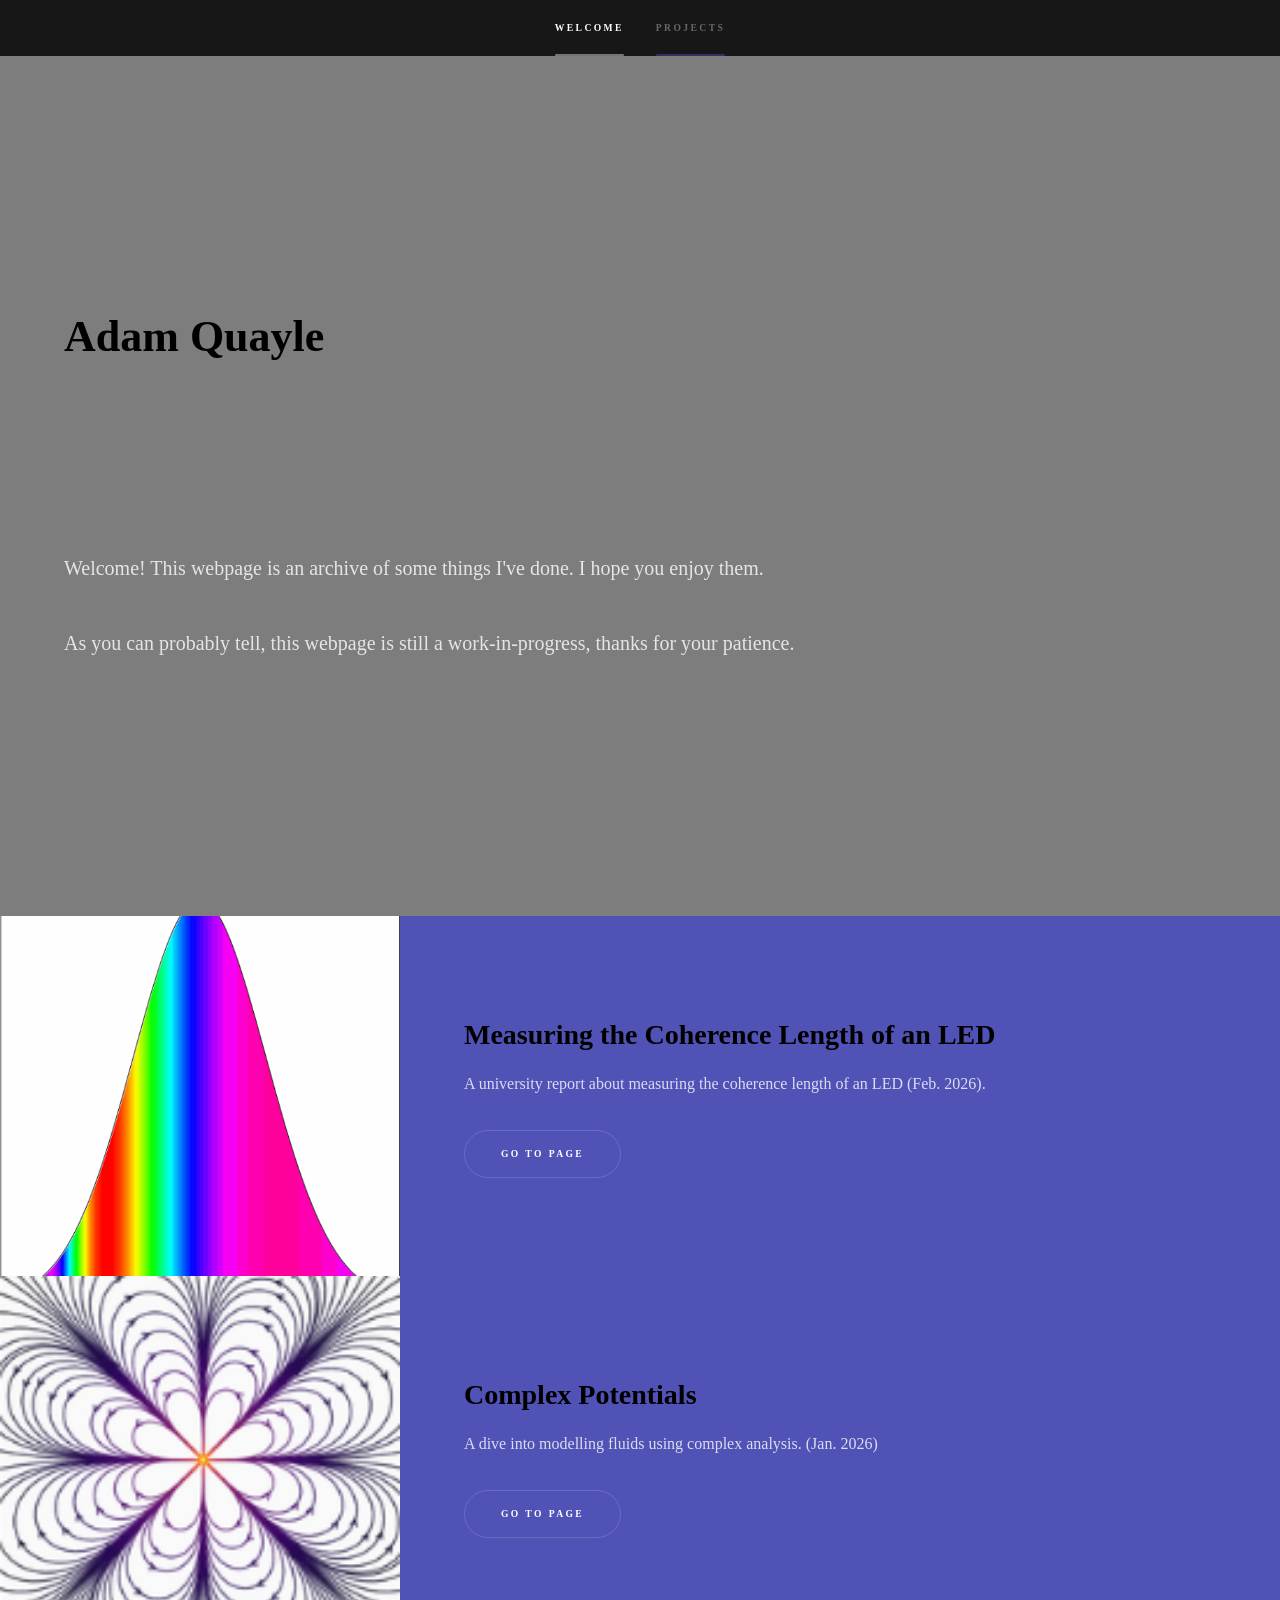
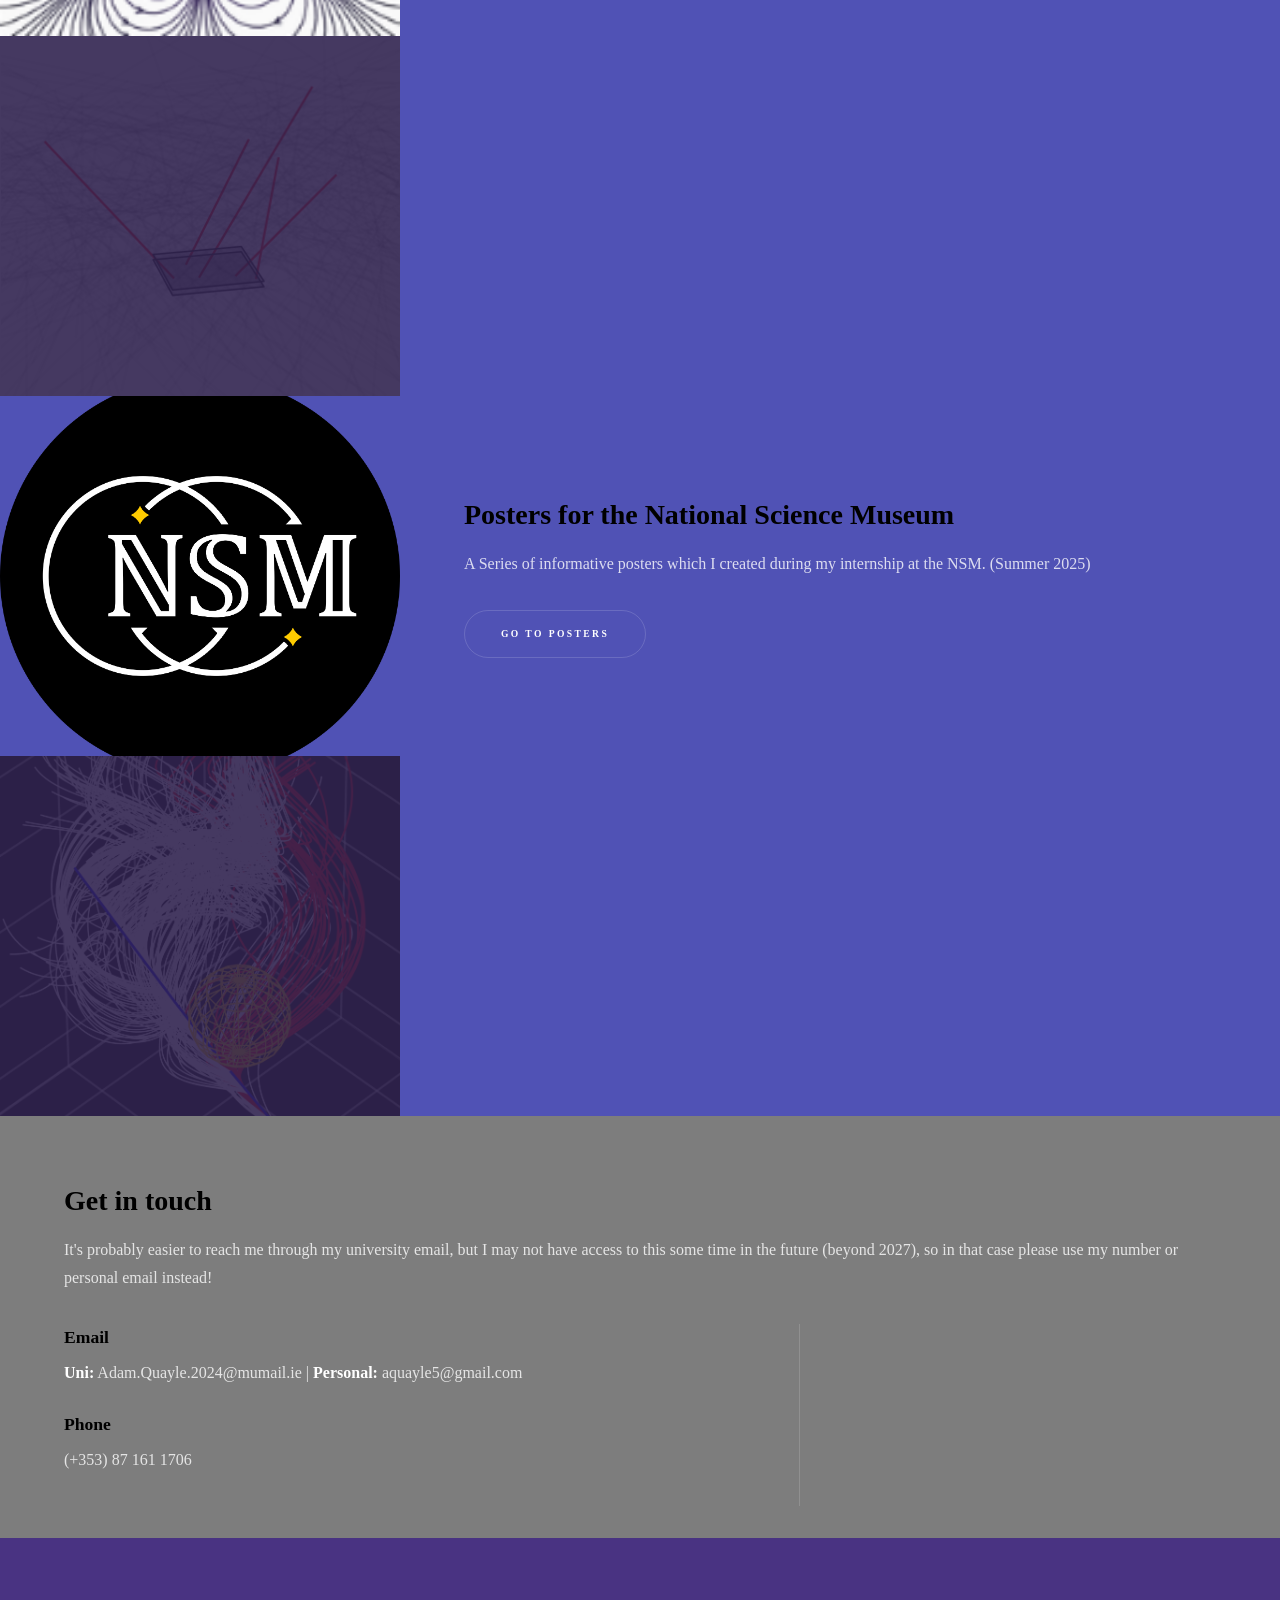
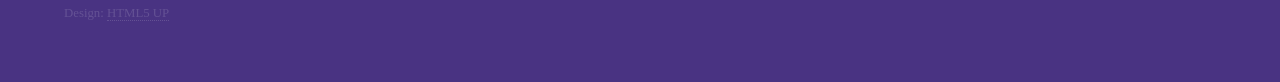
==== commit 1d665ced: "Update index.html" ====
--- a/index.html
+++ b/index.html
@@ -110,13 +110,13 @@
 					<!-- Five -->
 					<section id="one" class="wrapper style2 spotlights">
 						<section>
-							<a href="#" class="image"><img src="images/logo_1.png" alt="" data-position="center center" /></a>
+							<a href="#" class="image"><img src="images/Callisto_Visualisation.png" alt="" data-position="center center" /></a>
 							<div class="content">
 								<div class="inner">
-									<h2>Posters for INAM 2026</h2>
+									<h2>Poster for INAM 2026</h2>
 									<p>A poster which I presented detailing a new particle-tracing model which can explain anomalous proton depletions near Callisto. It won a Best Poster prize at the Irish National Astronomy Meeting. (2026)</p>
 									<ul class="actions">
-										<li><a href="Science_Museum_Posters.pdf" class="button">Go to Posters</a></li>
+										<li><a href="Callisto Poster Curved.pdf" class="button">Go to Poster</a></li>
 									</ul>
 								</div>
 							</div>
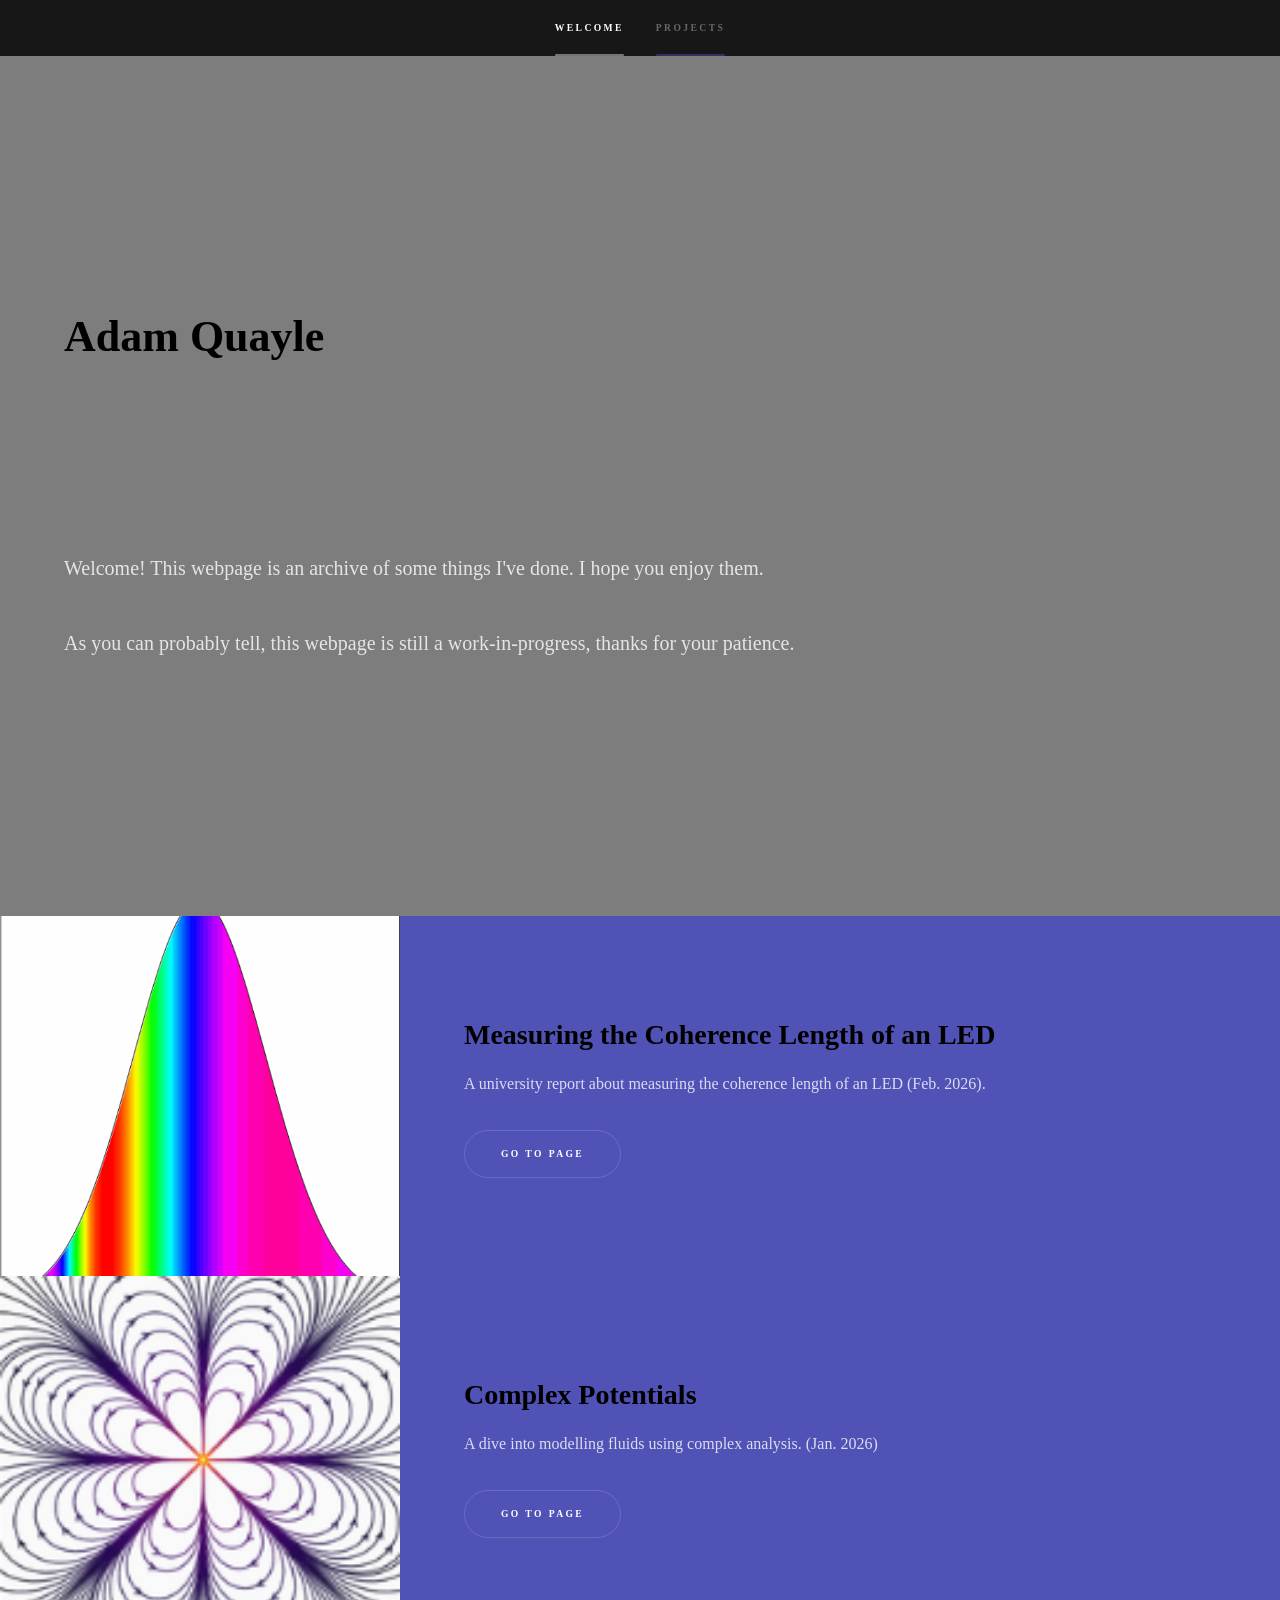
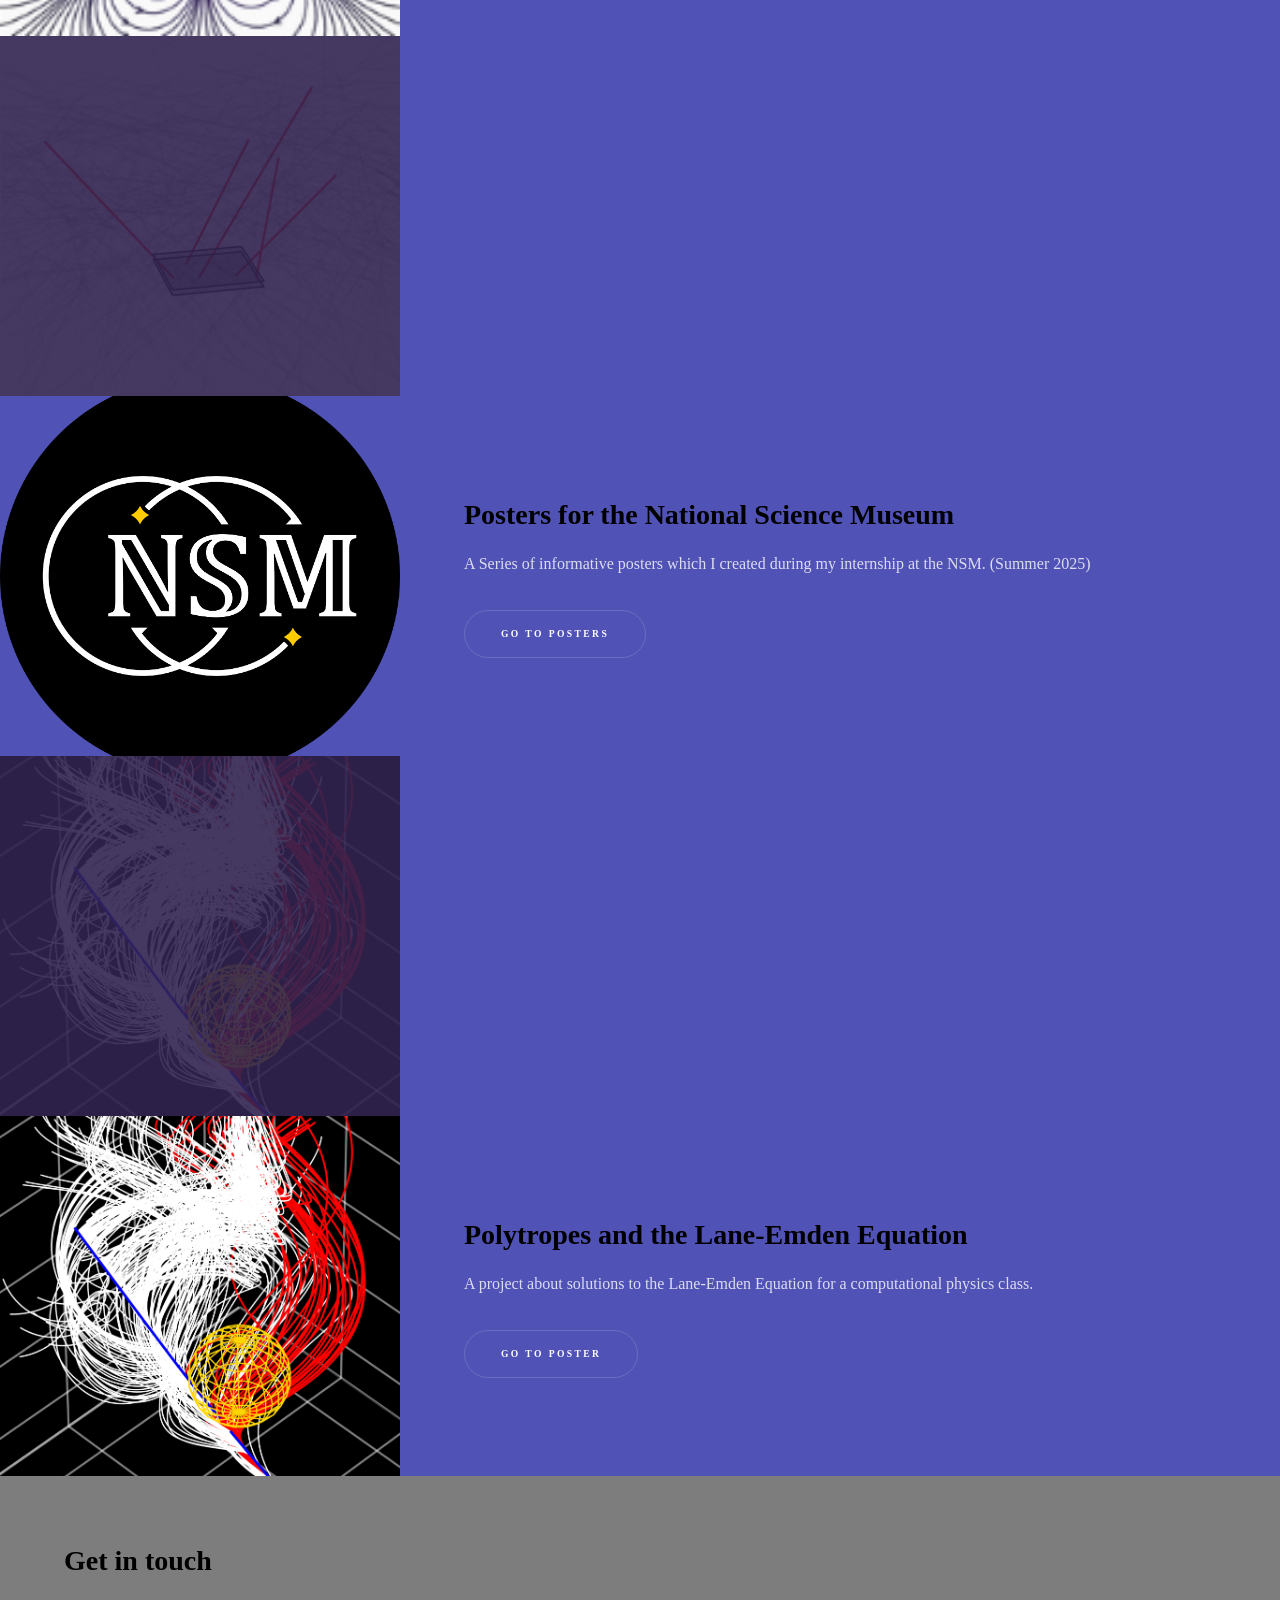
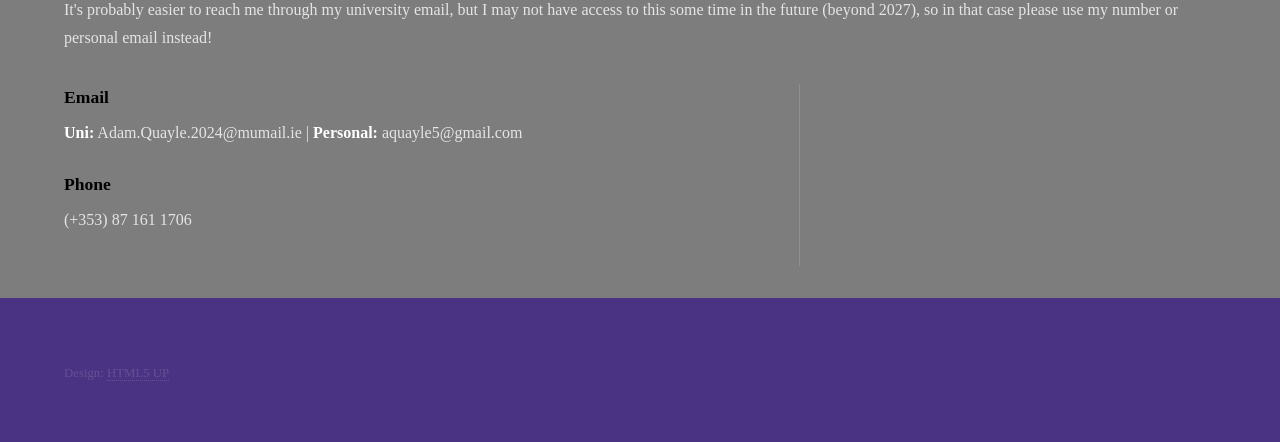
==== commit bfca4122: "Update index.html" ====
--- a/index.html
+++ b/index.html
@@ -122,8 +122,24 @@
 							</div>
 						</section>
 					</section>
-				
-				<!-- Six -->
+
+					<!-- Six -->
+					<section id="one" class="wrapper style2 spotlights">
+						<section>
+							<a href="#" class="image"><img src="images/Callisto_Visualisation.png" alt="" data-position="center center" /></a>
+							<div class="content">
+								<div class="inner">
+									<h2>Polytropes and the Lane-Emden Equation</h2>
+									<p>A project about solutions to the Lane-Emden Equation for a computational physics class.</p>
+									<ul class="actions">
+										<li><a href="Callisto Poster Curved.pdf" class="button">Go to Poster</a></li>
+									</ul>
+								</div>
+							</div>
+						</section>
+					</section>
+				
+				<!-- Seven -->
 					<section id="three" class="wrapper style1 fade-up">
 						<div class="inner">
 							<h2>Get in touch</h2>
@@ -144,7 +160,6 @@
 							</div>
 						</div>
 					</section>
-
 			</div>
 
 		<!-- Footer -->
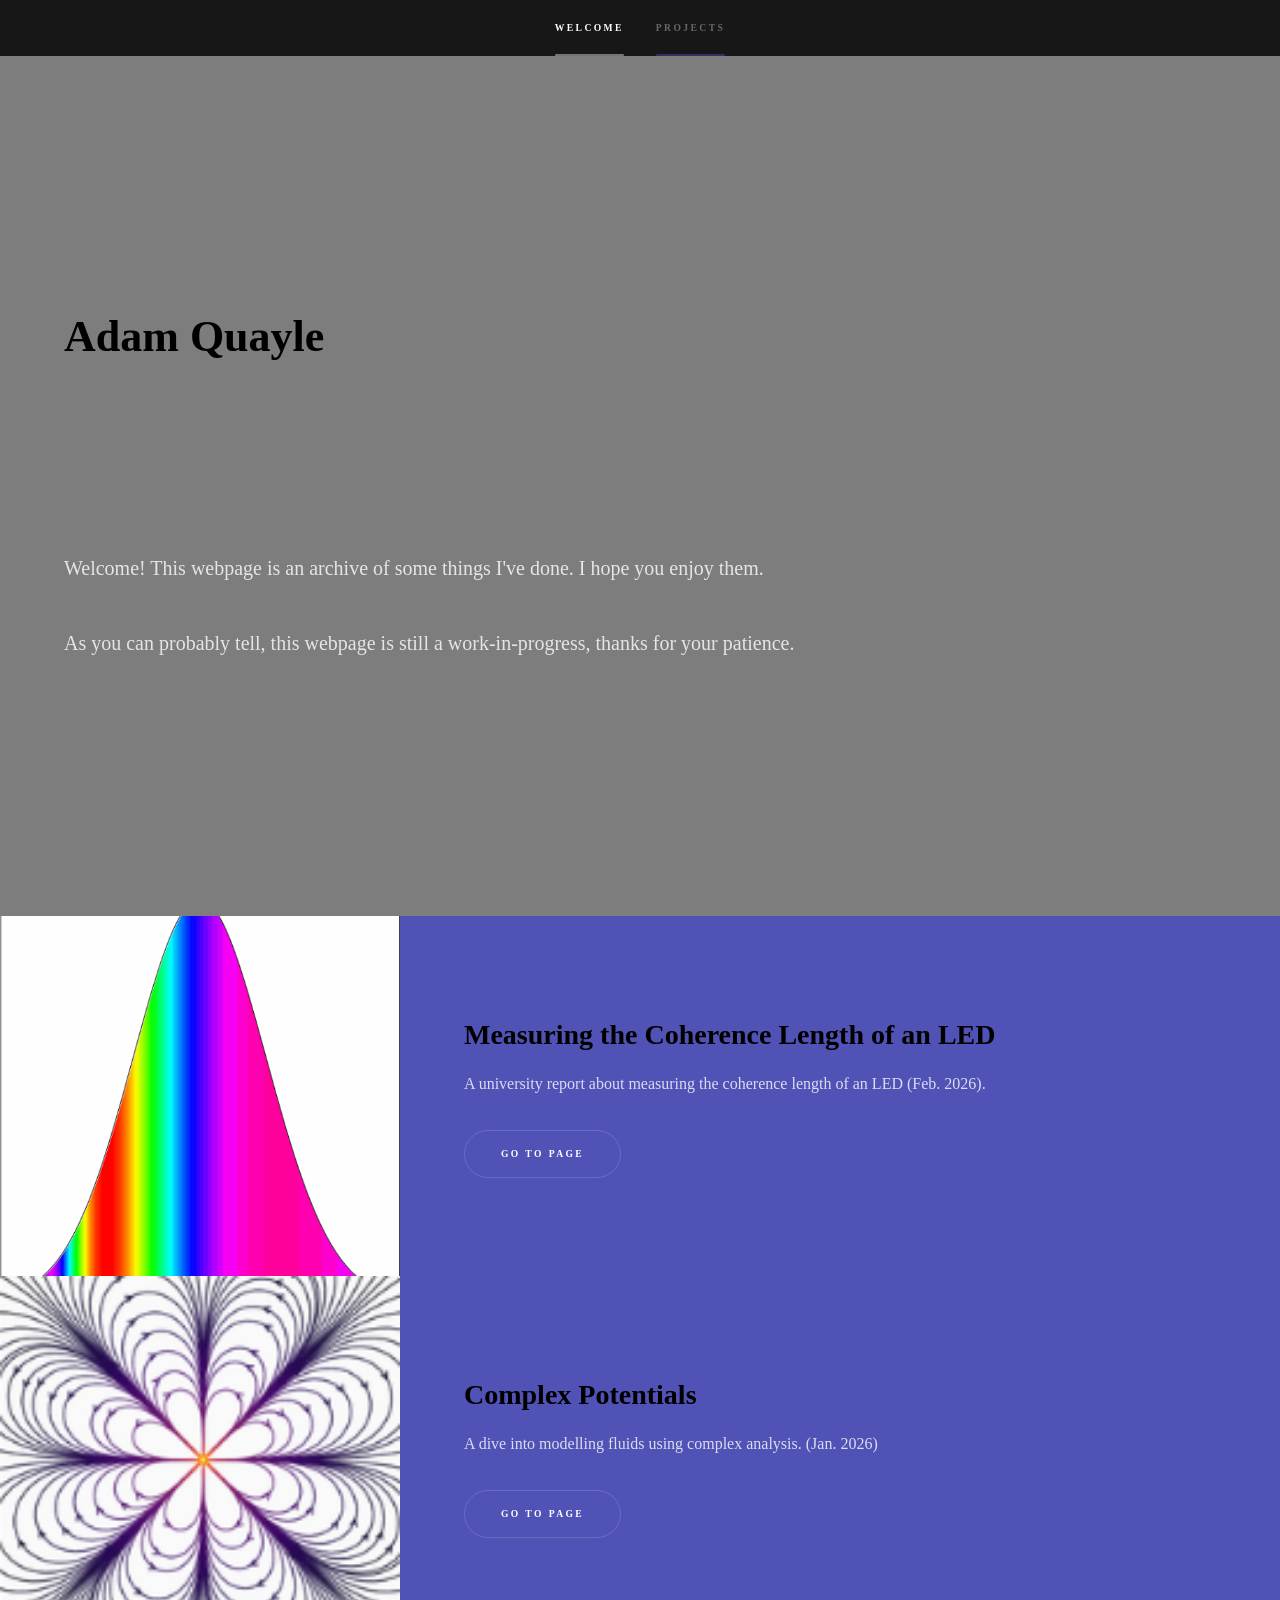
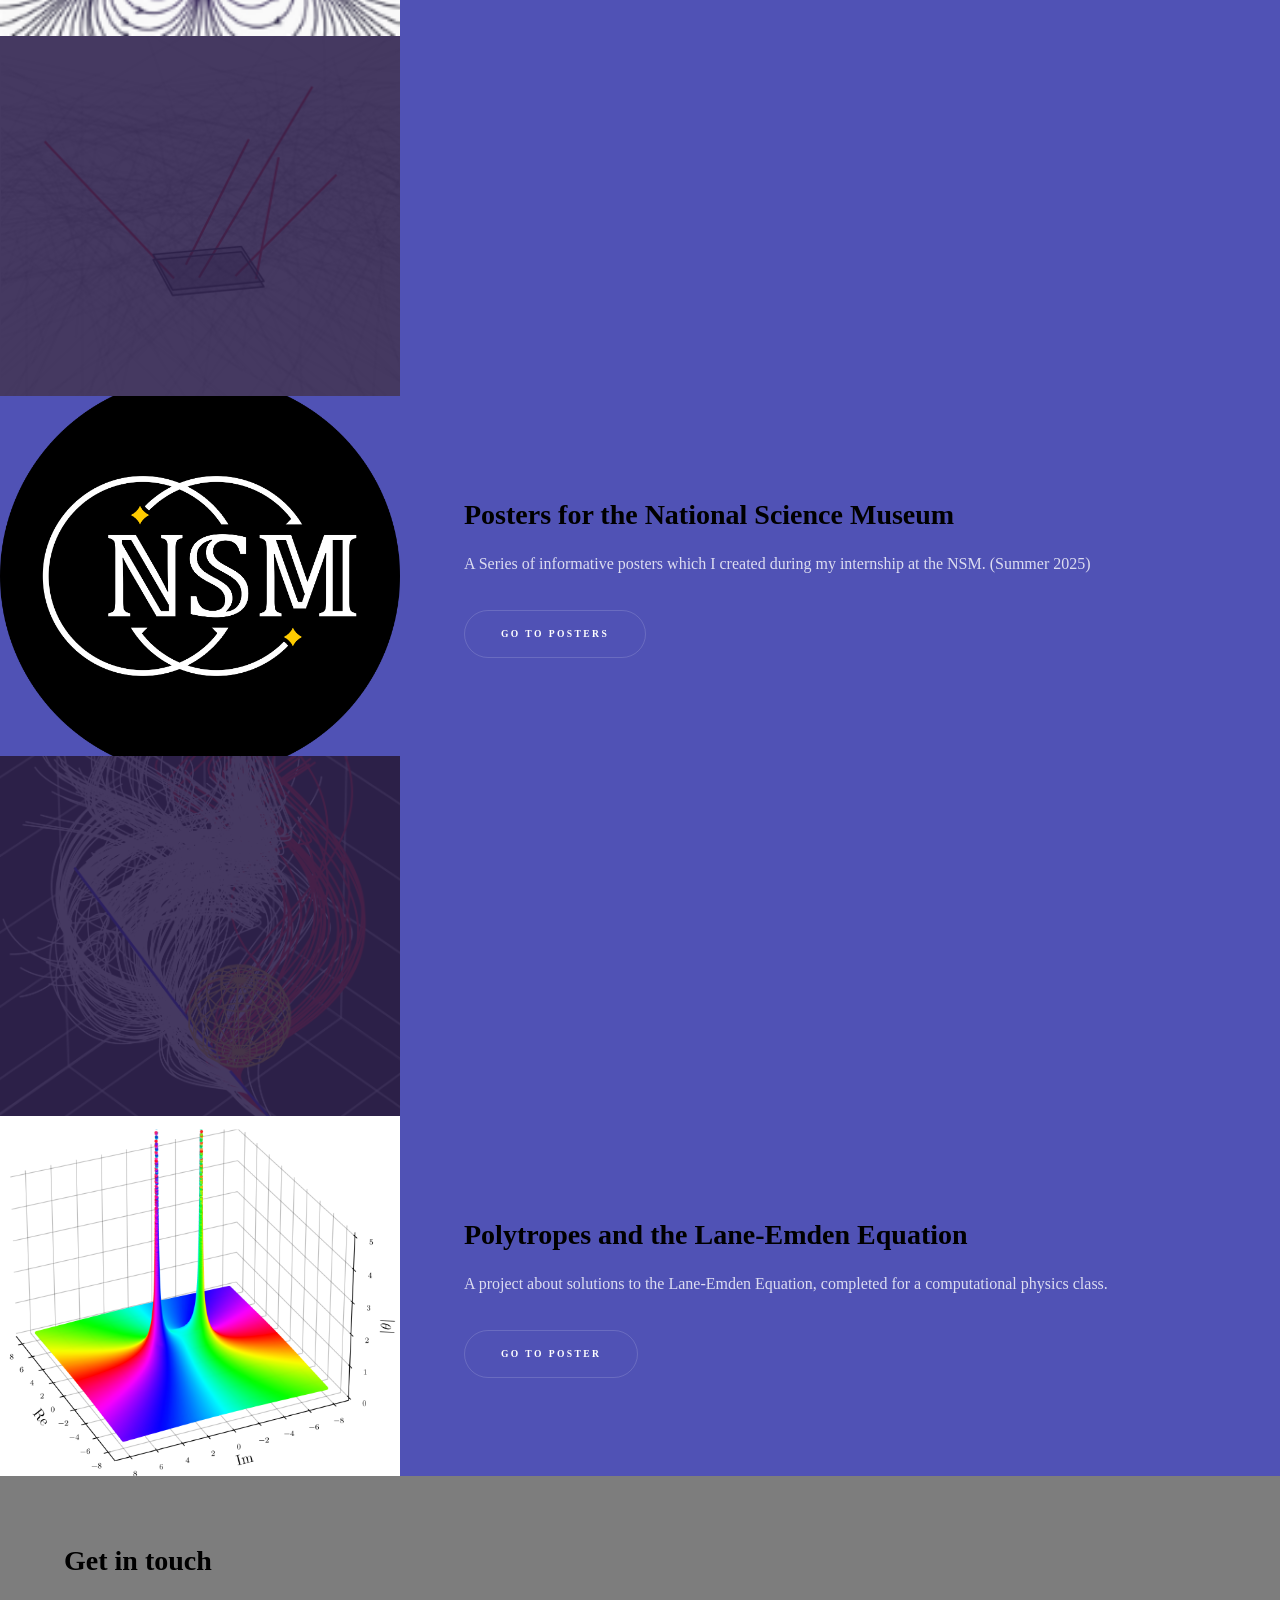
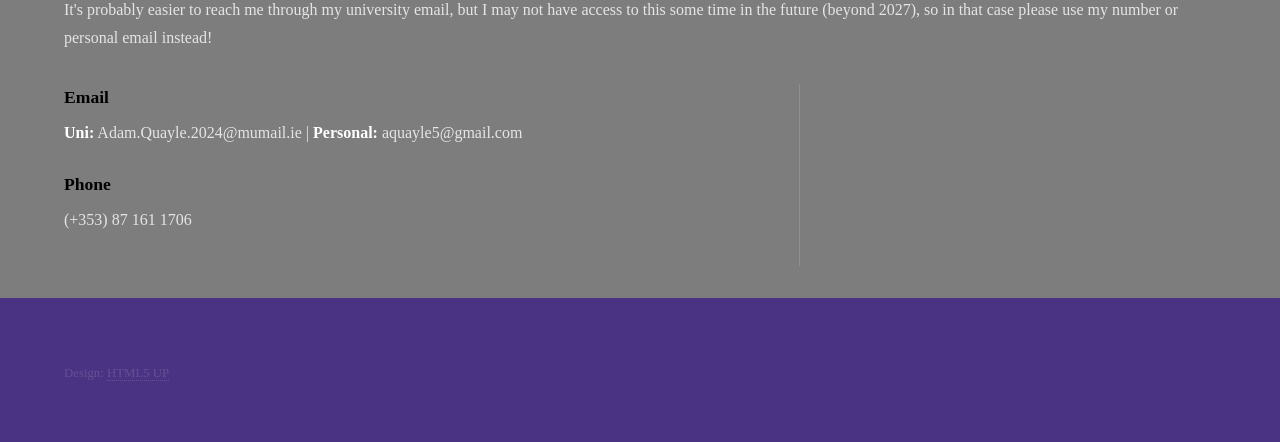
==== commit acbbdbe2: "Update index.html" ====
--- a/index.html
+++ b/index.html
@@ -126,13 +126,13 @@
 					<!-- Six -->
 					<section id="one" class="wrapper style2 spotlights">
 						<section>
-							<a href="#" class="image"><img src="images/Callisto_Visualisation.png" alt="" data-position="center center" /></a>
+							<a href="#" class="image"><img src="images/LE_Equation_thumbnail.png" alt="" data-position="center center" /></a>
 							<div class="content">
 								<div class="inner">
 									<h2>Polytropes and the Lane-Emden Equation</h2>
-									<p>A project about solutions to the Lane-Emden Equation for a computational physics class.</p>
-									<ul class="actions">
-										<li><a href="Callisto Poster Curved.pdf" class="button">Go to Poster</a></li>
+									<p>A project about solutions to the Lane-Emden Equation, completed for a computational physics class.</p>
+									<ul class="actions">
+										<li><a href="Polytropes_and_Lane_Emden_Equation.pdf" class="button">Go to Poster</a></li>
 									</ul>
 								</div>
 							</div>
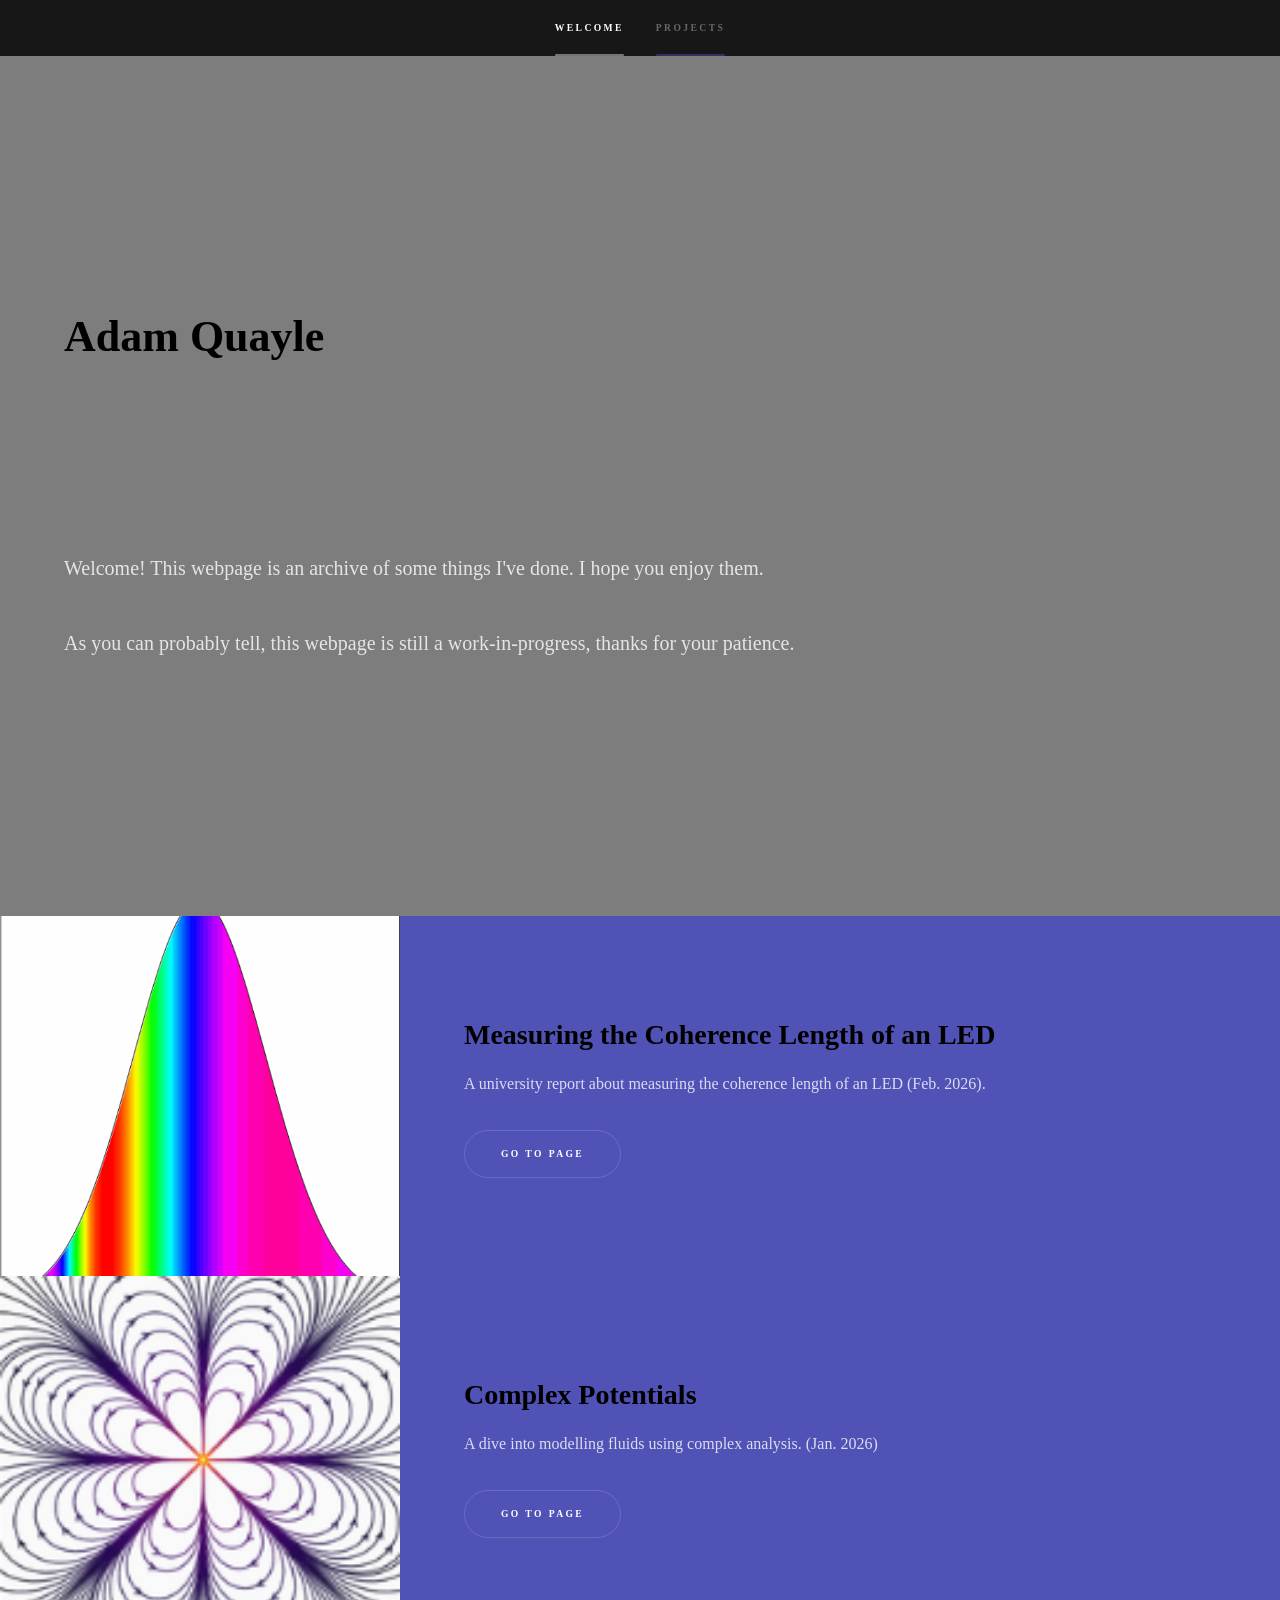
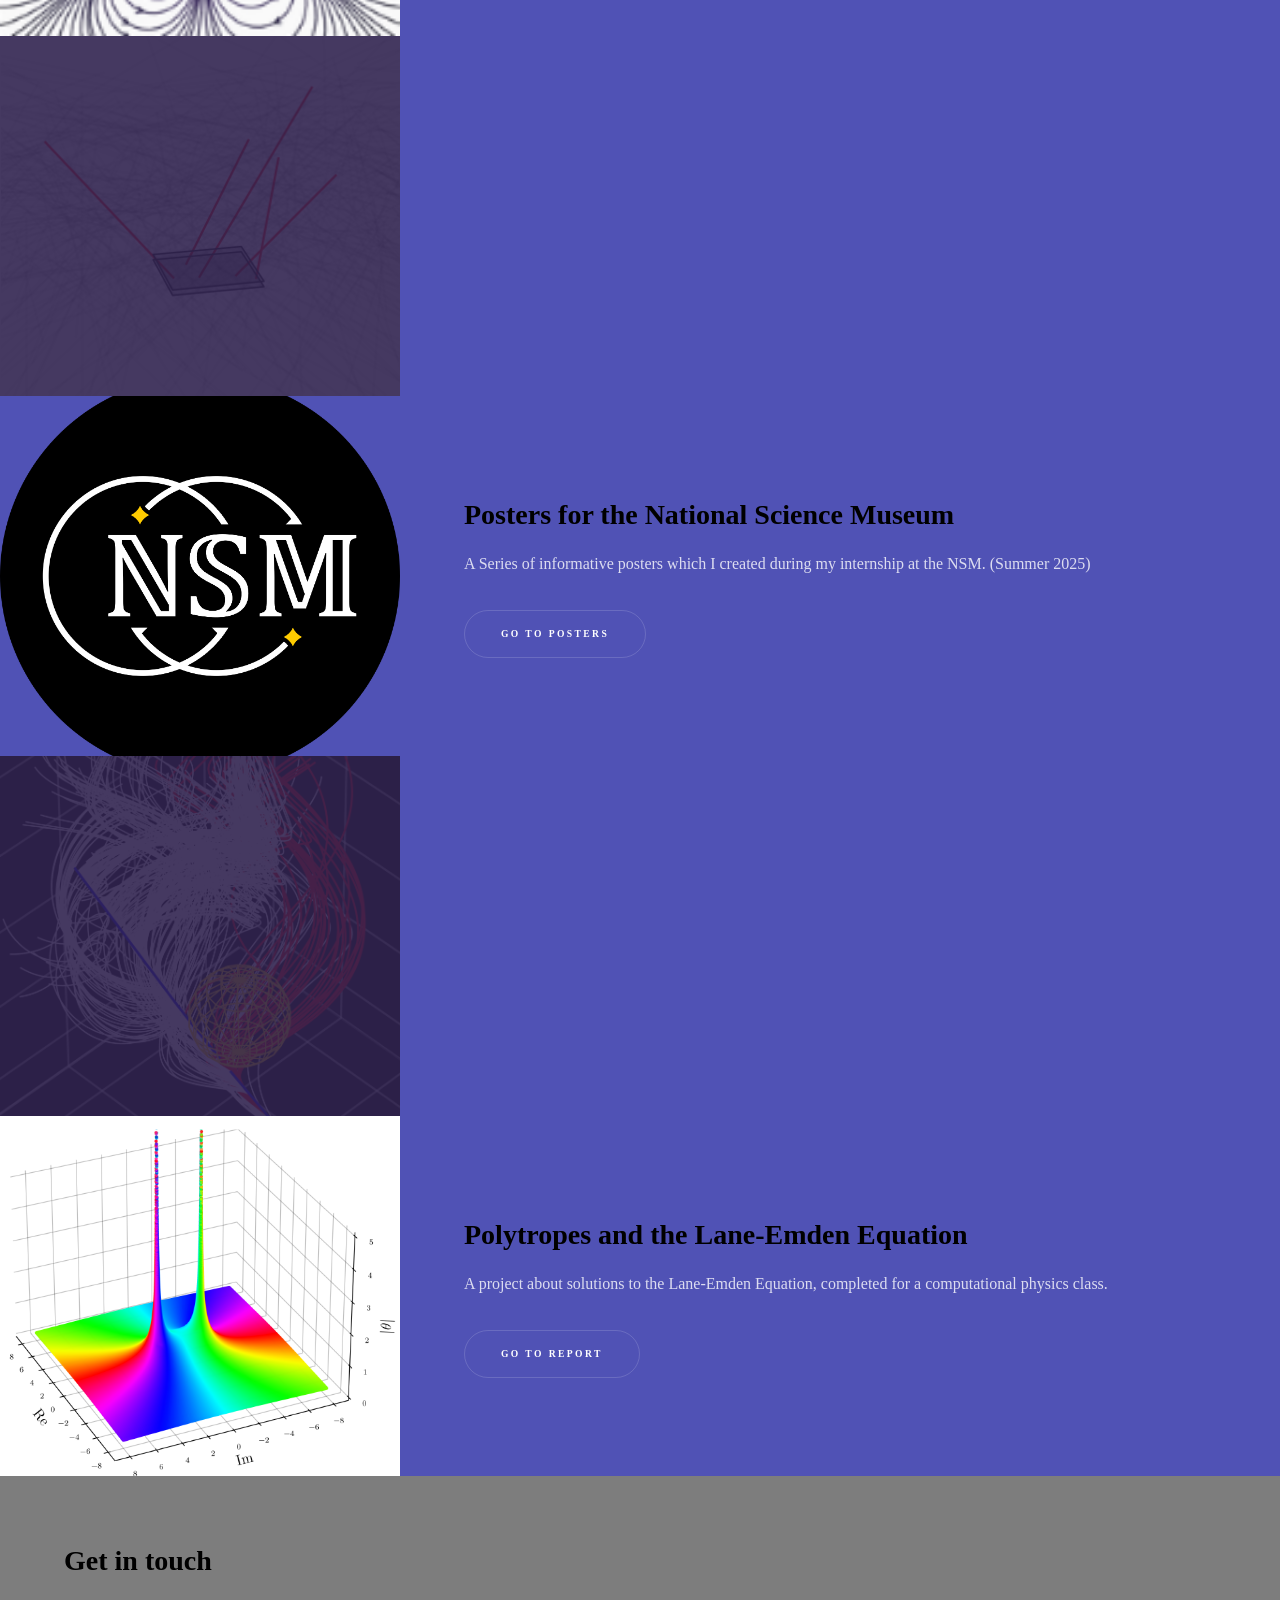
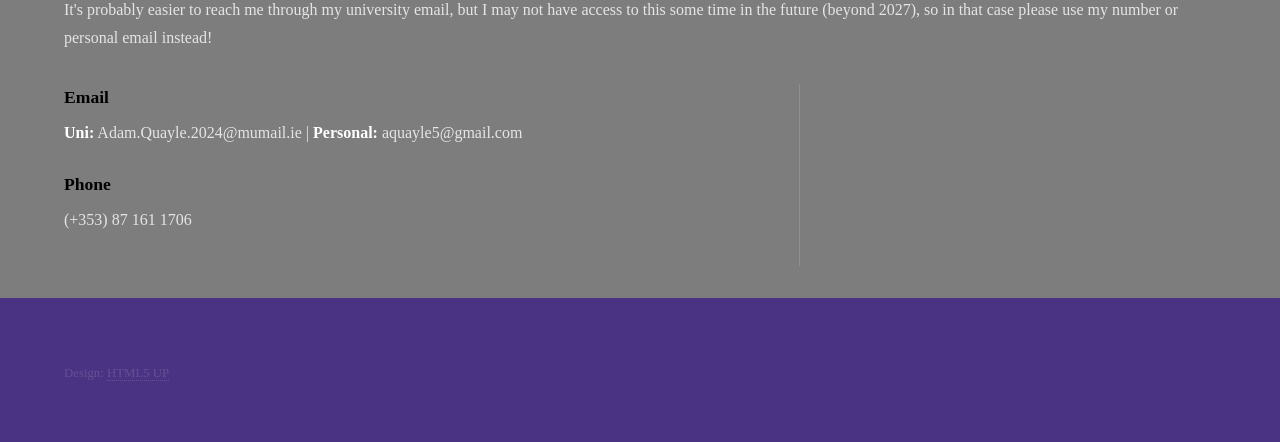
==== commit 7c6a19c7: "Update index.html" ====
--- a/index.html
+++ b/index.html
@@ -132,7 +132,7 @@
 									<h2>Polytropes and the Lane-Emden Equation</h2>
 									<p>A project about solutions to the Lane-Emden Equation, completed for a computational physics class.</p>
 									<ul class="actions">
-										<li><a href="Polytropes_and_Lane_Emden_Equation.pdf" class="button">Go to Poster</a></li>
+										<li><a href="Polytropes_and_Lane_Emden_Equation.pdf" class="button">Go to Report</a></li>
 									</ul>
 								</div>
 							</div>
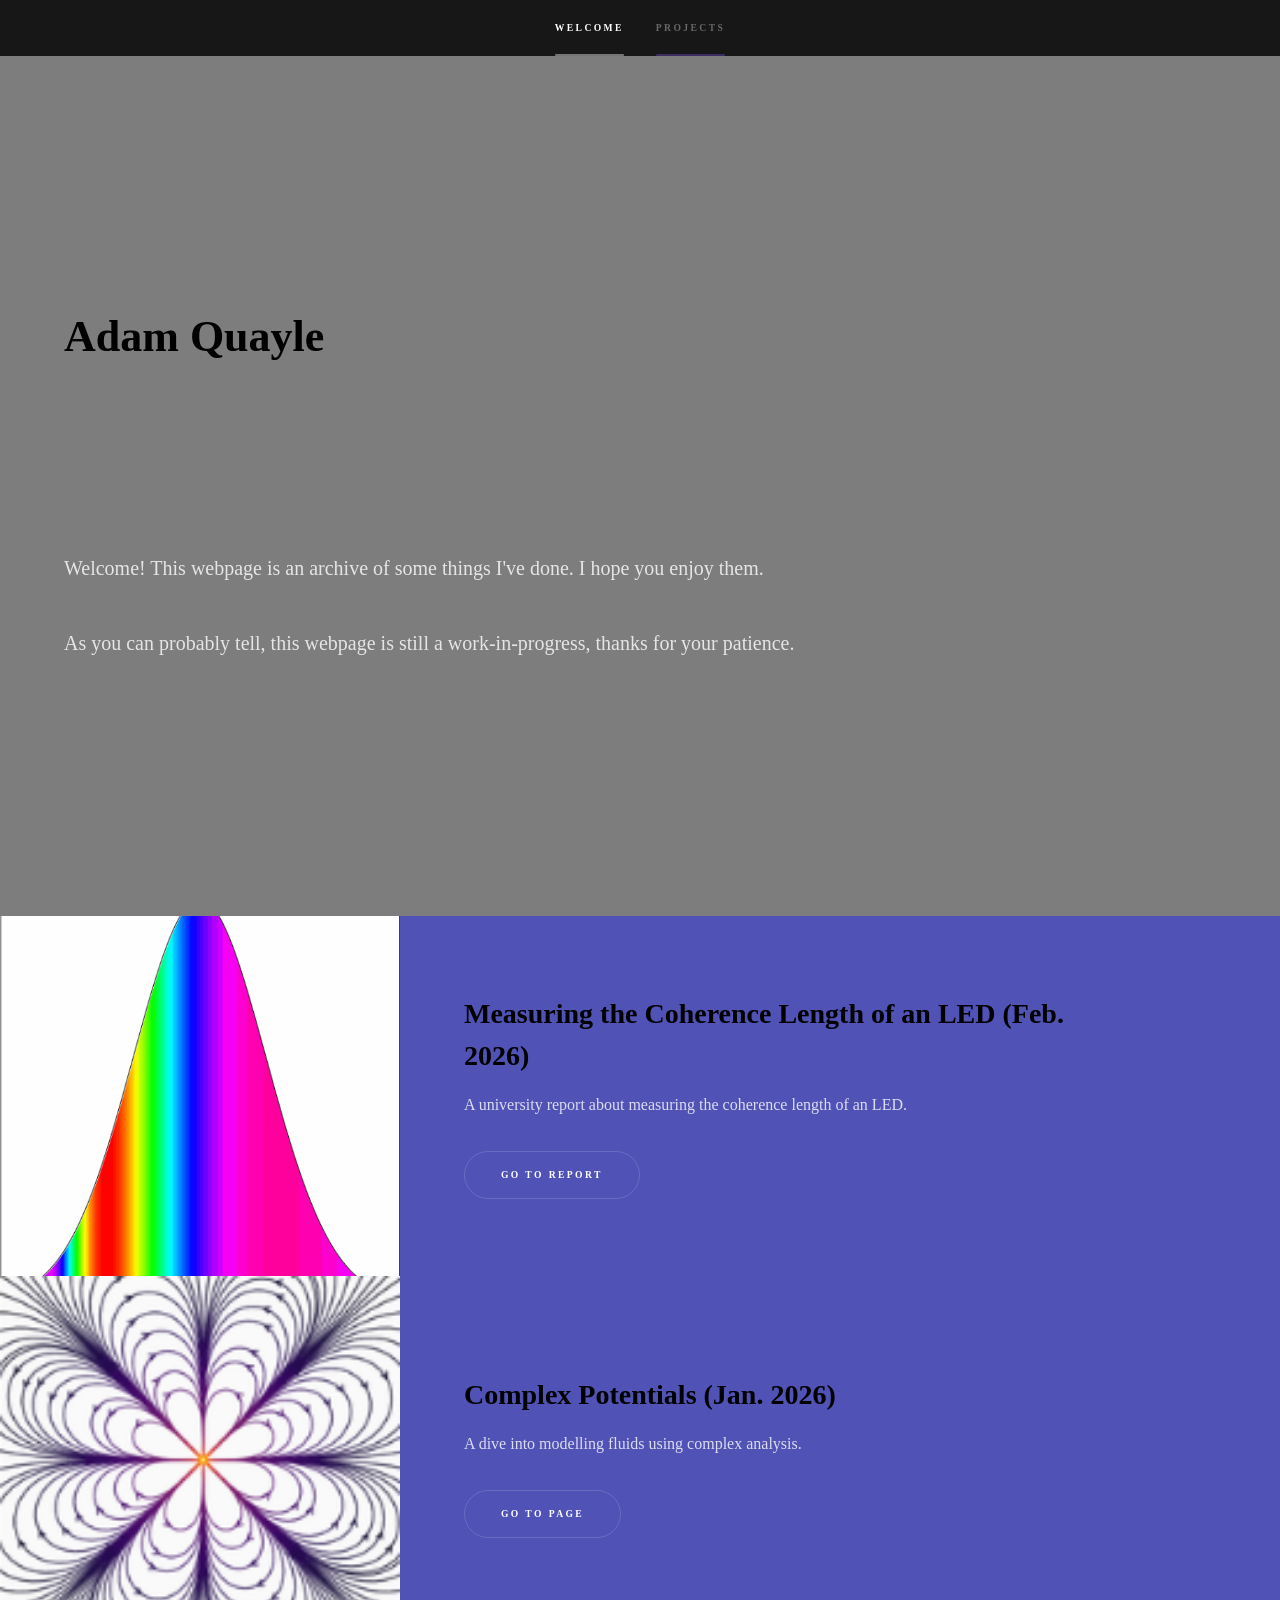
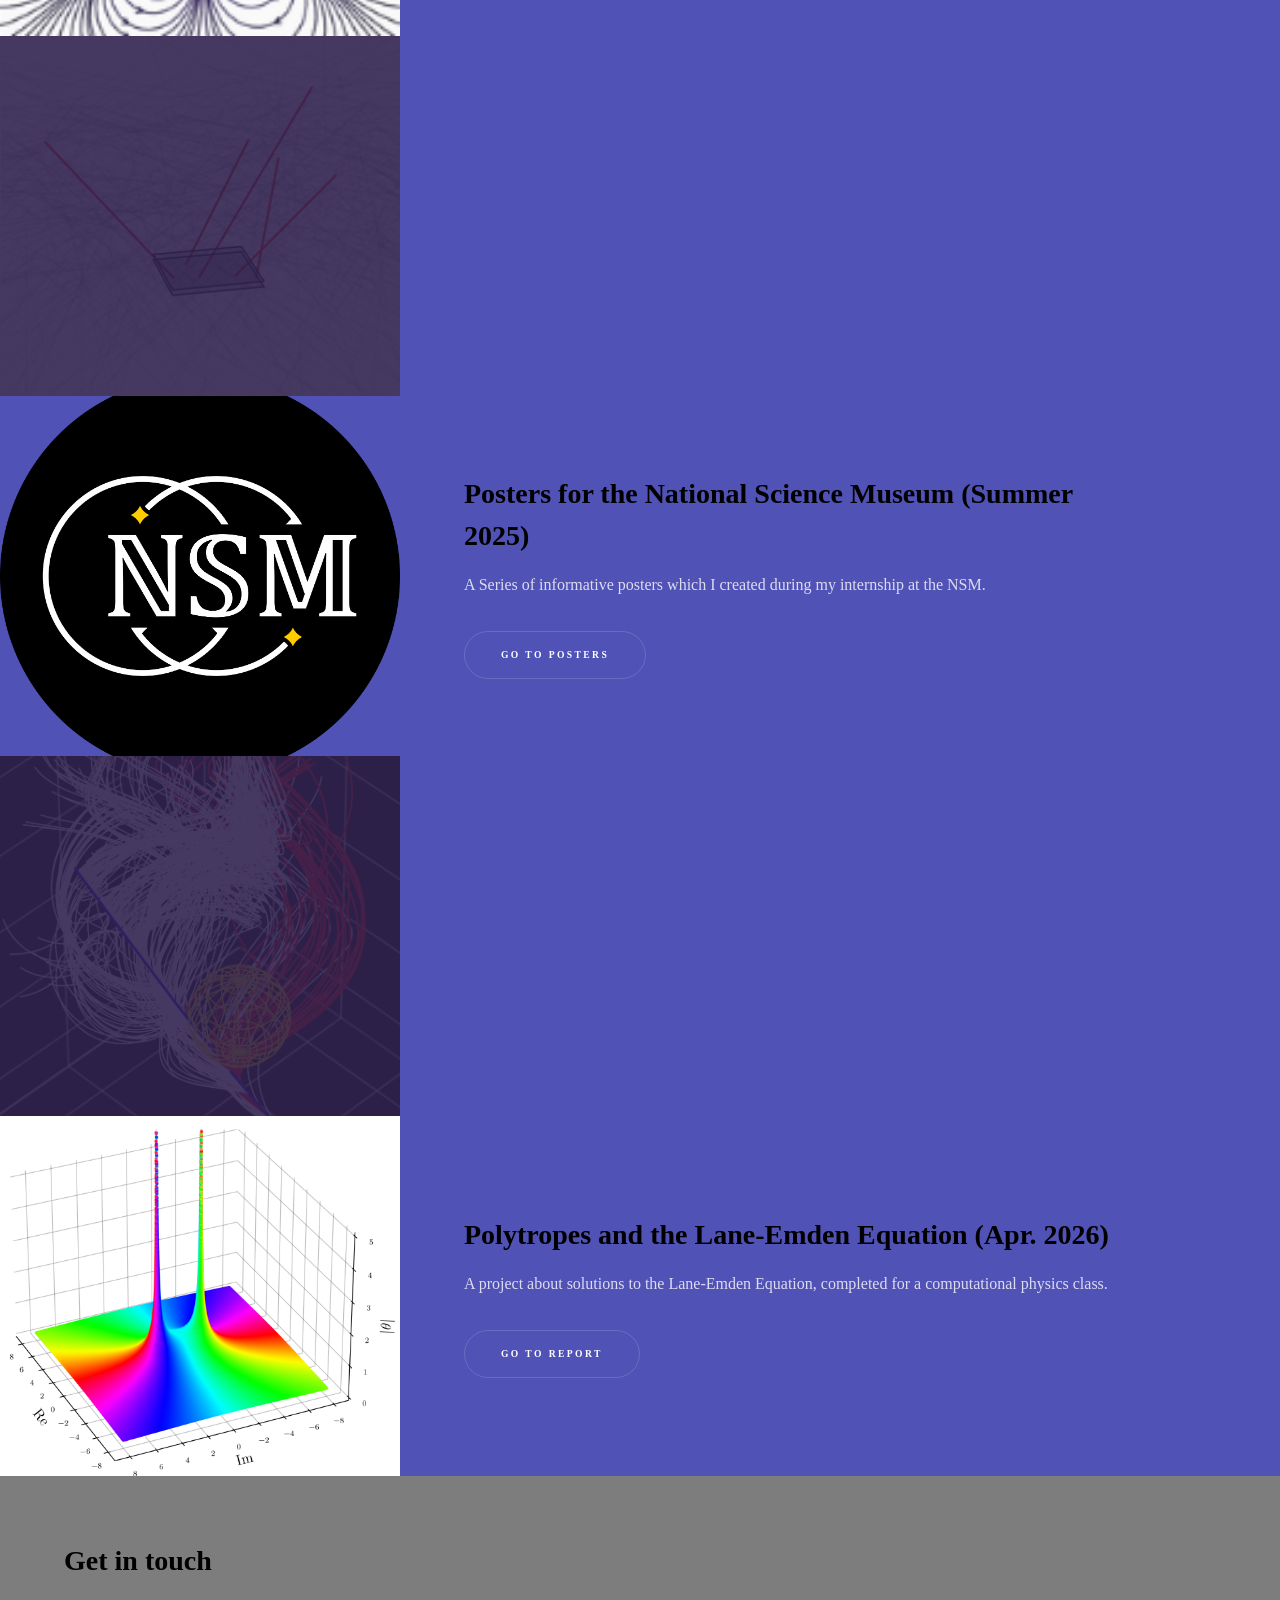
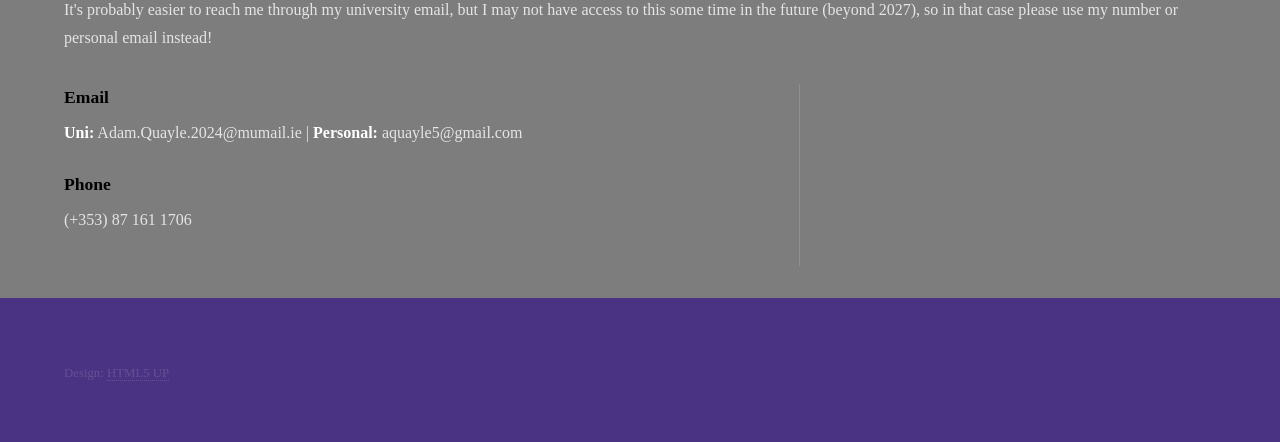
==== commit eafe92ac: "Update index.html" ====
--- a/index.html
+++ b/index.html
@@ -49,10 +49,10 @@
 							<a href="#" class="image"><img src="images/Coherence_Thumbnail.png" alt="" data-position="center center" /></a>
 							<div class="content">
 								<div class="inner">
-									<h2>Measuring the Coherence Length of an LED</h2>
-									<p>A university report about measuring the coherence length of an LED (Feb. 2026).</p>
-									<ul class="actions">
-										<li><a href="Coherence Length of an LED.pdf" class="button">Go to Page</a></li>
+									<h2>Measuring the Coherence Length of an LED (Feb. 2026)</h2>
+									<p>A university report about measuring the coherence length of an LED.</p>
+									<ul class="actions">
+										<li><a href="Coherence Length of an LED.pdf" class="button">Go to Report</a></li>
 									</ul>
 								</div>
 							</div>
@@ -65,8 +65,8 @@
 							<a href="#" class="image"><img src="images/Complex_Pots_Thumbnail.png" alt="" data-position="center center" /></a>
 							<div class="content">
 								<div class="inner">
-									<h2>Complex Potentials</h2>
-									<p>A dive into modelling fluids using complex analysis. (Jan. 2026)</p>
+									<h2>Complex Potentials (Jan. 2026)</h2>
+									<p>A dive into modelling fluids using complex analysis.</p>
 									<ul class="actions">
 										<li><a href="complexpots.html" class="button">Go to Page</a></li>
 									</ul>
@@ -81,8 +81,8 @@
 							<a href="#" class="image"><img src="ScintSim.png" alt="" data-position="center center" /></a>
 							<div class="content">
 								<div class="inner">
-									<h2>Zenithal Distribution of Cosmic Rays</h2>
-									<p>A university report about measuring cosmic rays (Dec. 2025)</p>
+									<h2>Zenithal Distribution of Cosmic Rays (Dec. 2025)</h2>
+									<p>A university report about measuring cosmic rays </p>
 									<ul class="actions">
 										<li><a href="Formal_Report_Y3_S1-2-3.pdf" class="button">Go to Report</a></li>
 									</ul>
@@ -97,8 +97,8 @@
 							<a href="#" class="image"><img src="images/logo_1.png" alt="" data-position="center center" /></a>
 							<div class="content">
 								<div class="inner">
-									<h2>Posters for the National Science Museum</h2>
-									<p>A Series of informative posters which I created during my internship at the NSM. (Summer 2025)</p>
+									<h2>Posters for the National Science Museum (Summer 2025)</h2>
+									<p>A Series of informative posters which I created during my internship at the NSM.</p>
 									<ul class="actions">
 										<li><a href="Science_Museum_Posters.pdf" class="button">Go to Posters</a></li>
 									</ul>
@@ -113,8 +113,8 @@
 							<a href="#" class="image"><img src="images/Callisto_Visualisation.png" alt="" data-position="center center" /></a>
 							<div class="content">
 								<div class="inner">
-									<h2>Poster for INAM 2026</h2>
-									<p>A poster which I presented detailing a new particle-tracing model which can explain anomalous proton depletions near Callisto. It won a Best Poster prize at the Irish National Astronomy Meeting. (2026)</p>
+									<h2>Poster for INAM (Sep. 2026)</h2>
+									<p>A poster which I presented detailing a new particle-tracing model which can explain anomalous proton depletions near Callisto. It won a Best Poster prize at the Irish National Astronomy Meeting.</p>
 									<ul class="actions">
 										<li><a href="Callisto Poster Curved.pdf" class="button">Go to Poster</a></li>
 									</ul>
@@ -129,7 +129,7 @@
 							<a href="#" class="image"><img src="images/LE_Equation_thumbnail.png" alt="" data-position="center center" /></a>
 							<div class="content">
 								<div class="inner">
-									<h2>Polytropes and the Lane-Emden Equation</h2>
+									<h2>Polytropes and the Lane-Emden Equation (Apr. 2026)</h2>
 									<p>A project about solutions to the Lane-Emden Equation, completed for a computational physics class.</p>
 									<ul class="actions">
 										<li><a href="Polytropes_and_Lane_Emden_Equation.pdf" class="button">Go to Report</a></li>
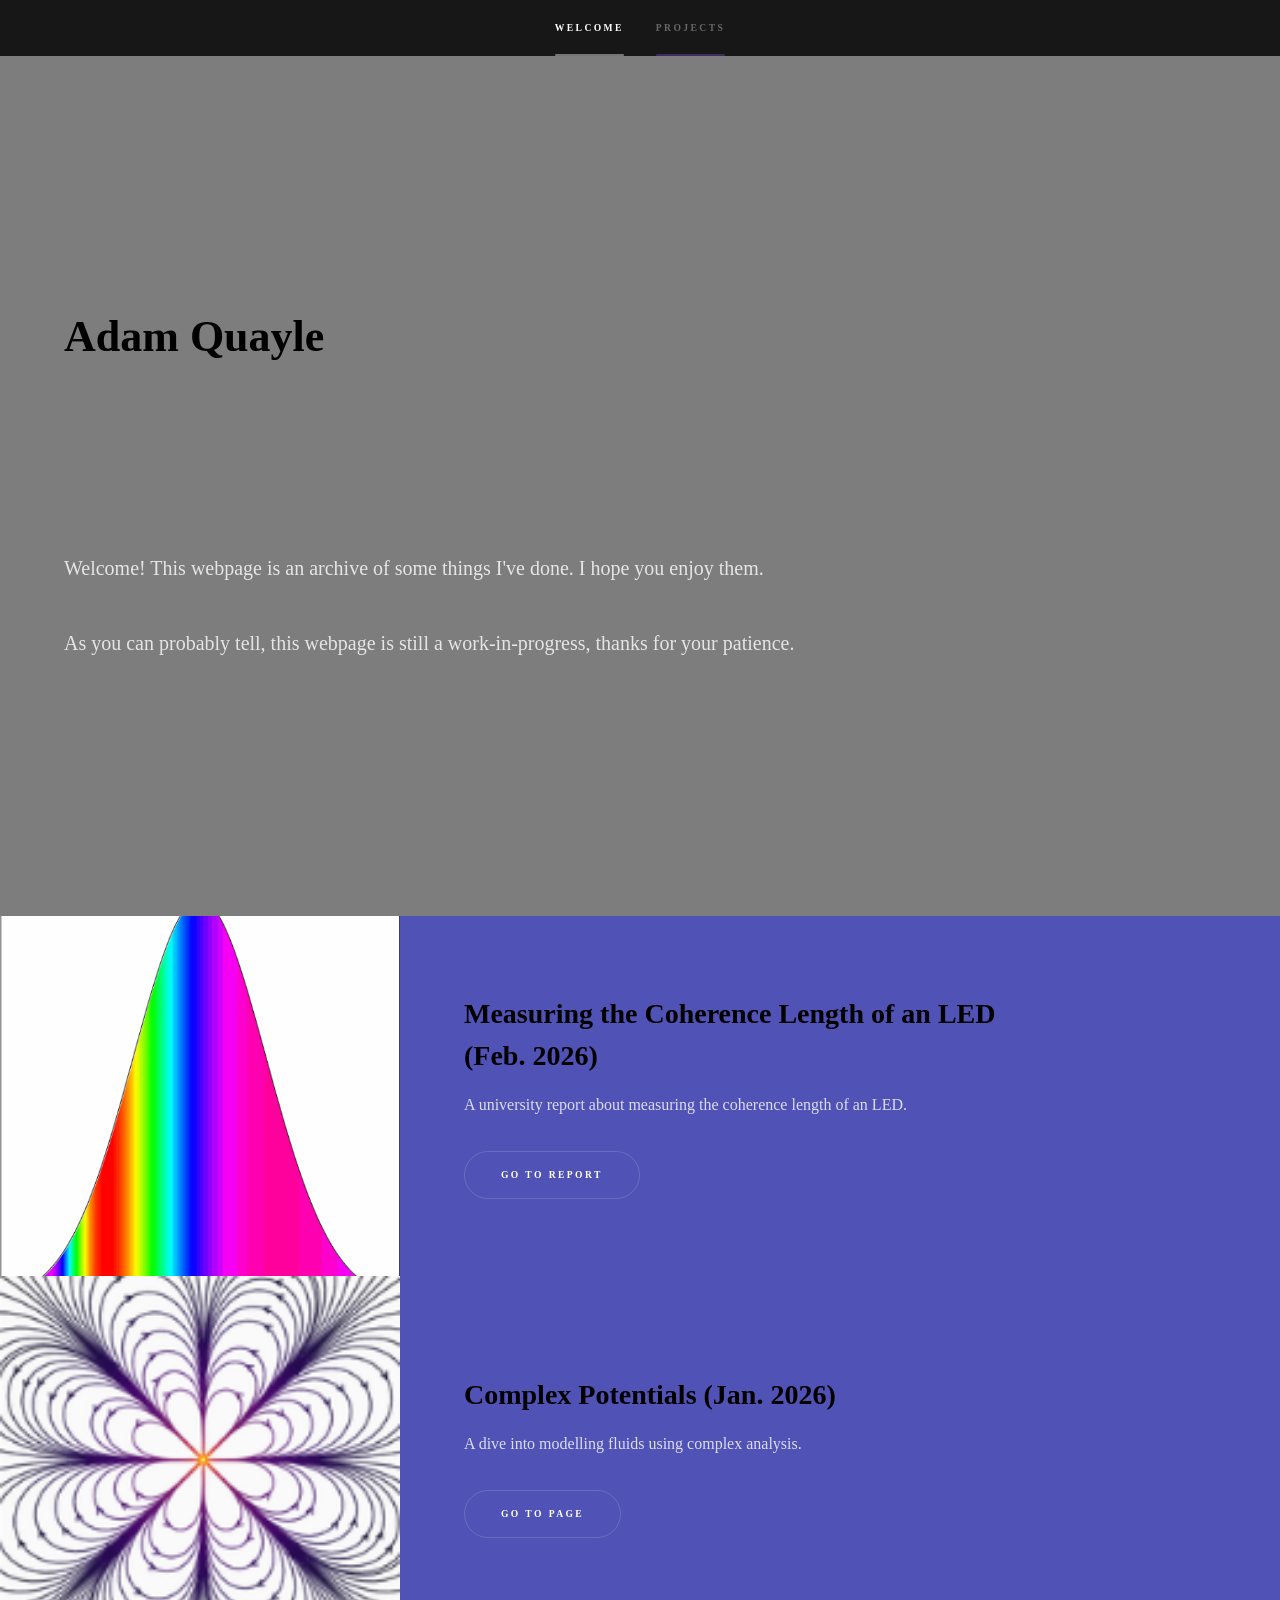
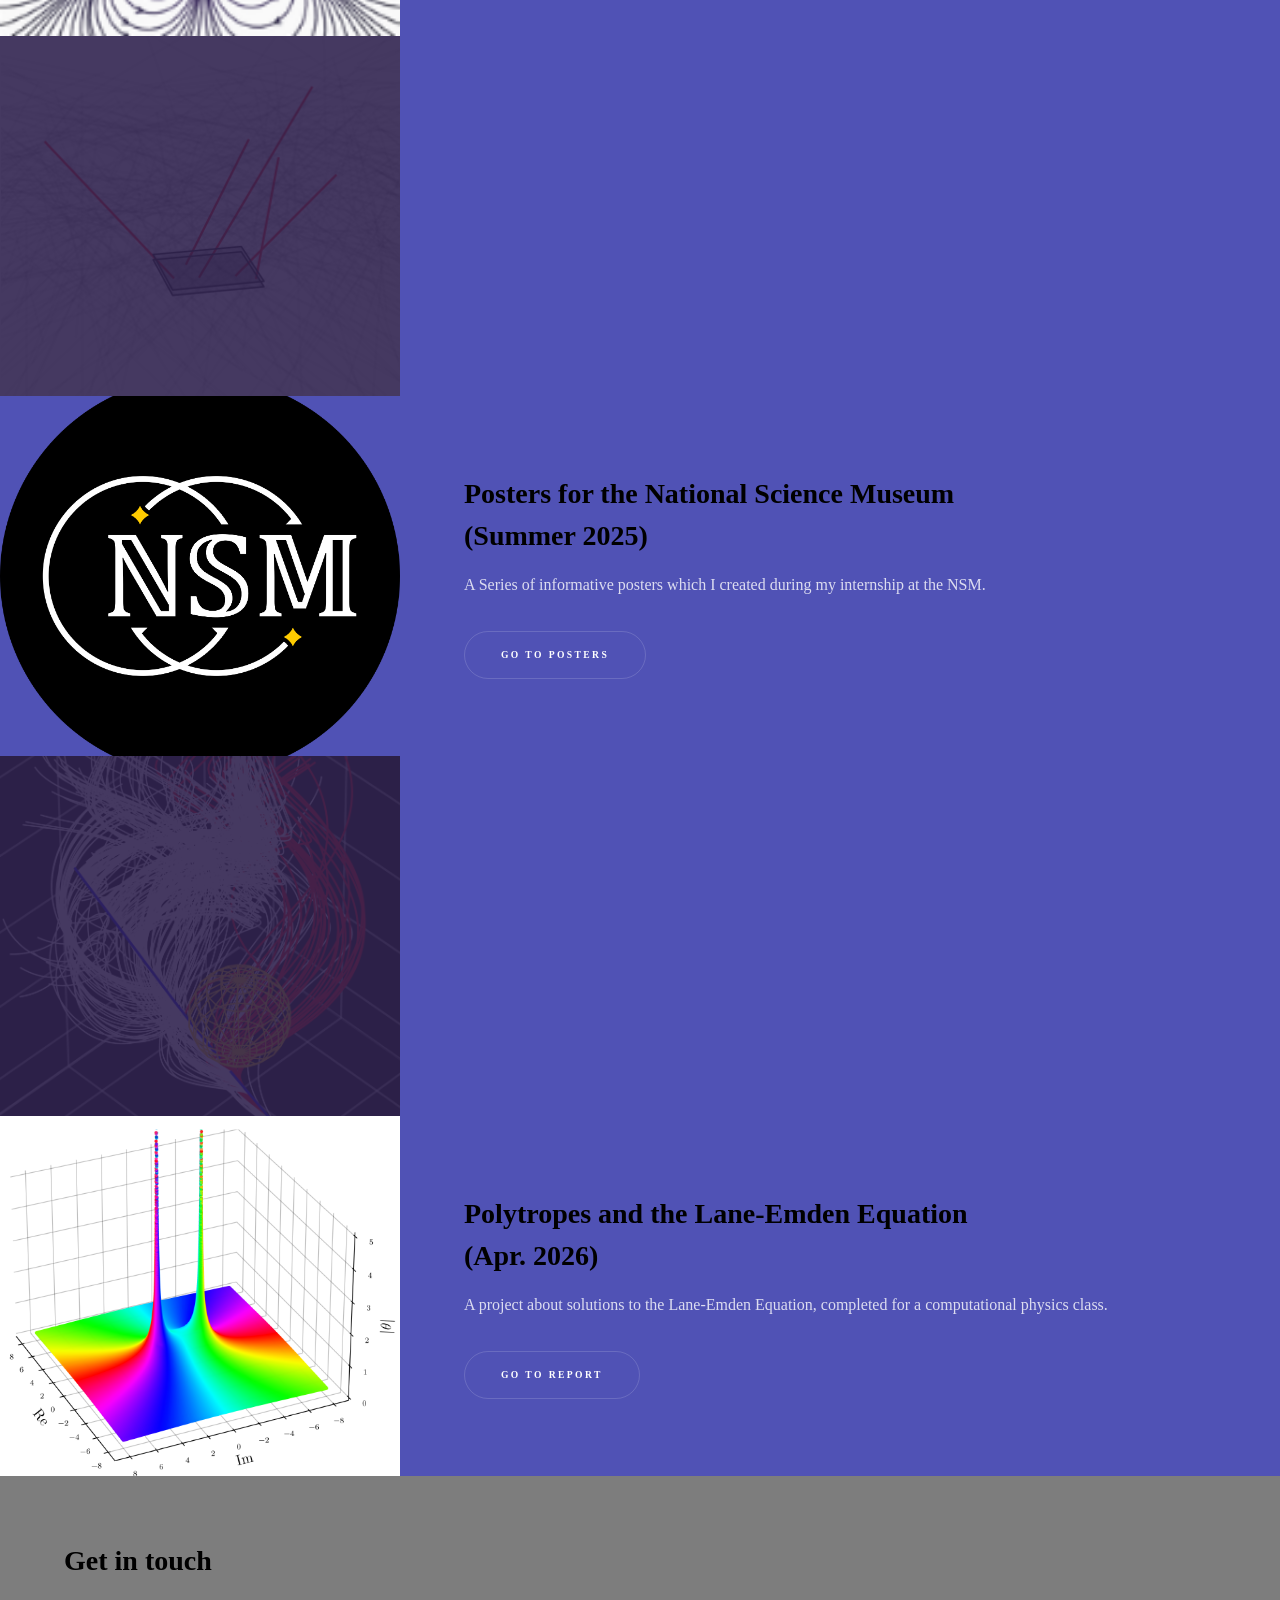
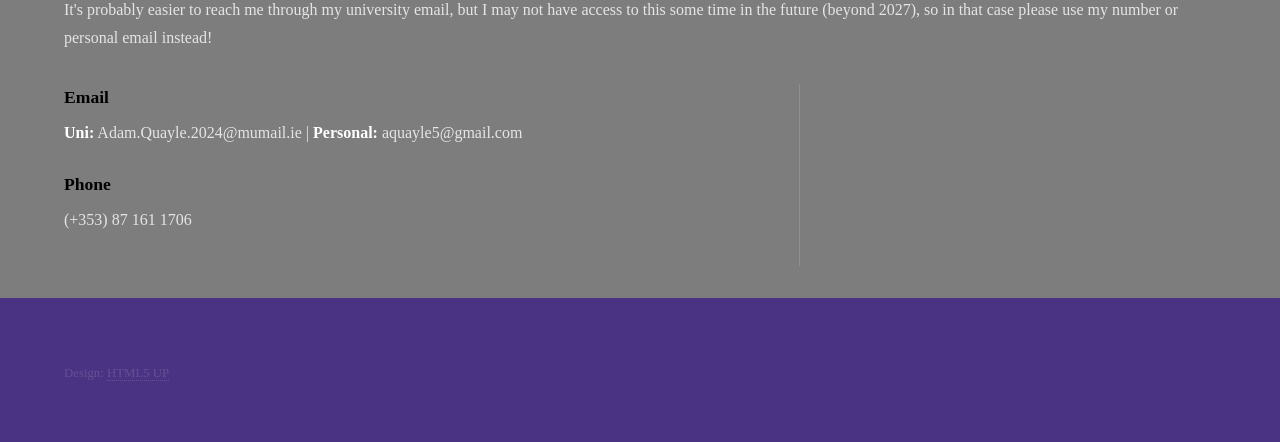
==== commit b9b19e33: "Update index.html" ====
--- a/index.html
+++ b/index.html
@@ -49,7 +49,7 @@
 							<a href="#" class="image"><img src="images/Coherence_Thumbnail.png" alt="" data-position="center center" /></a>
 							<div class="content">
 								<div class="inner">
-									<h2>Measuring the Coherence Length of an LED (Feb. 2026)</h2>
+									<h2>Measuring the Coherence Length of an LED<br>(Feb. 2026)</h2>
 									<p>A university report about measuring the coherence length of an LED.</p>
 									<ul class="actions">
 										<li><a href="Coherence Length of an LED.pdf" class="button">Go to Report</a></li>
@@ -97,7 +97,7 @@
 							<a href="#" class="image"><img src="images/logo_1.png" alt="" data-position="center center" /></a>
 							<div class="content">
 								<div class="inner">
-									<h2>Posters for the National Science Museum (Summer 2025)</h2>
+									<h2>Posters for the National Science Museum<br>(Summer 2025)</h2>
 									<p>A Series of informative posters which I created during my internship at the NSM.</p>
 									<ul class="actions">
 										<li><a href="Science_Museum_Posters.pdf" class="button">Go to Posters</a></li>
@@ -129,7 +129,7 @@
 							<a href="#" class="image"><img src="images/LE_Equation_thumbnail.png" alt="" data-position="center center" /></a>
 							<div class="content">
 								<div class="inner">
-									<h2>Polytropes and the Lane-Emden Equation (Apr. 2026)</h2>
+									<h2>Polytropes and the Lane-Emden Equation<br>(Apr. 2026)</h2>
 									<p>A project about solutions to the Lane-Emden Equation, completed for a computational physics class.</p>
 									<ul class="actions">
 										<li><a href="Polytropes_and_Lane_Emden_Equation.pdf" class="button">Go to Report</a></li>
